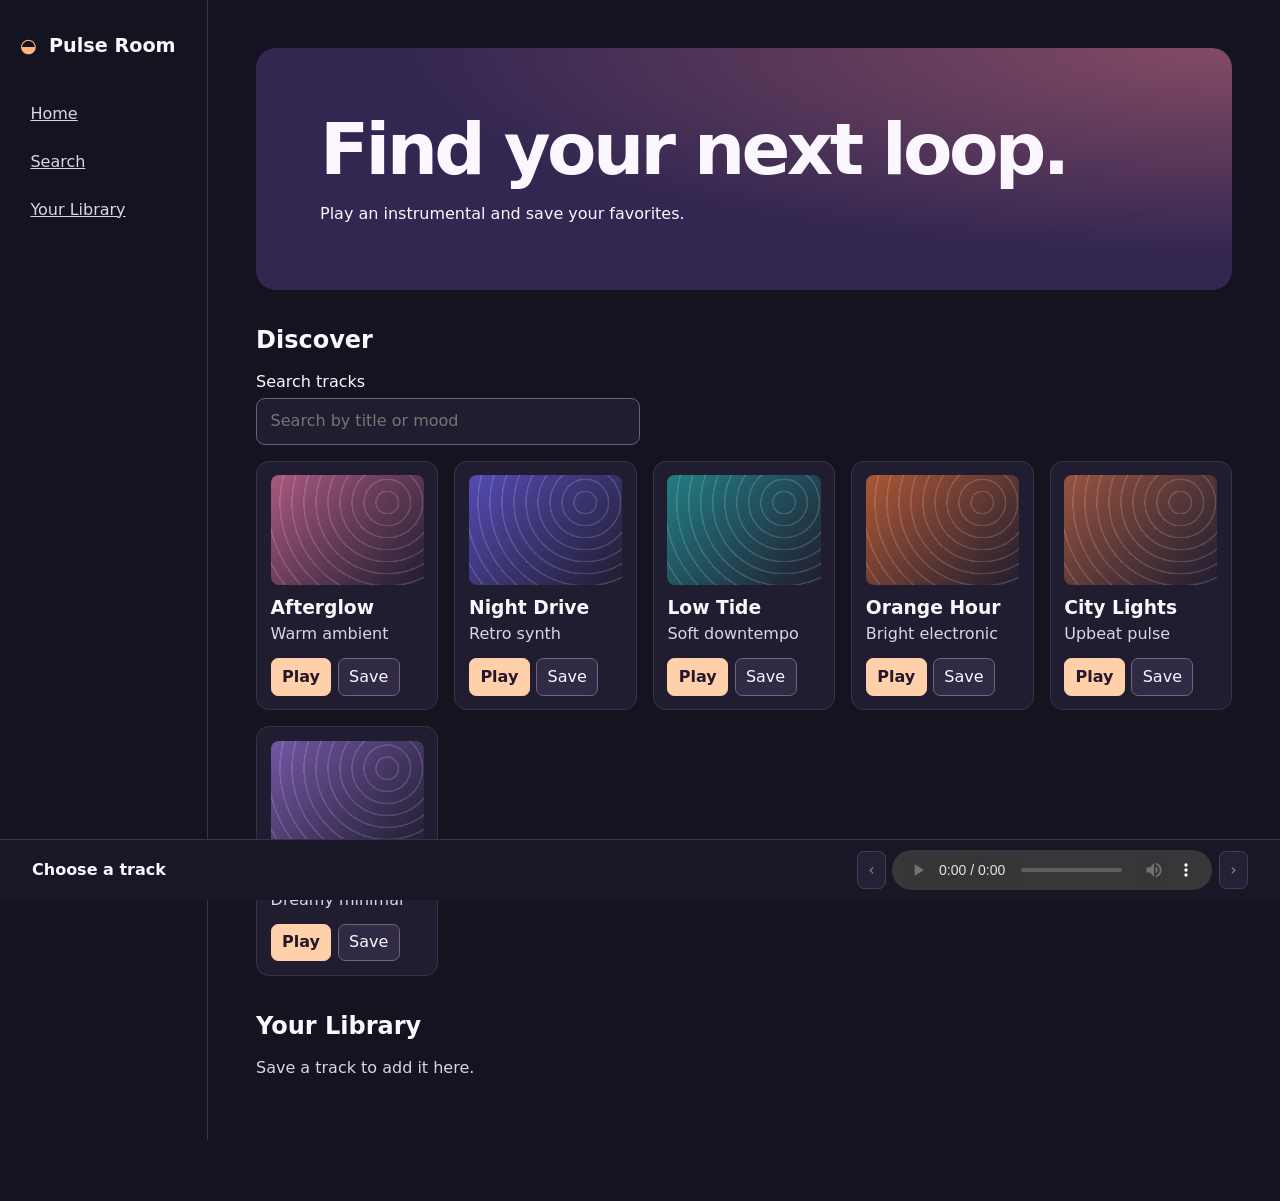
==== index.html @ 2a643b3a "Fix and complete static music player for GitHub Pages" ====
<!doctype html>
<html lang="en">
<head>
  <meta charset="utf-8">
  <meta name="viewport" content="width=device-width, initial-scale=1">
  <meta name="theme-color" content="#141320">
  <meta name="description" content="Browse and play original instrumental loops in a static music player.">
  <title>Pulse Room | Music Player</title>
  <link rel="stylesheet" href="./spotify.css">
  <script src="./player.js" defer></script>
</head>
<body>
  <a class="skip-link" href="#main">Skip to music</a>
  <div class="layout">
    <aside class="sidebar">
      <a class="brand" href="#home"><span aria-hidden="true">◒</span> Pulse Room</a>
      <nav aria-label="Music">
        <a href="#home">Home</a>
        <a href="#search">Search</a>
        <a href="#library">Your Library</a>
      </nav>
    </aside>
    <main id="main">
      <header class="hero" id="home">
        <h1>Find your next loop.</h1>
        <p>Play an instrumental and save your favorites.</p>
      </header>
      <section aria-labelledby="discover-heading">
        <h2 id="discover-heading">Discover</h2>
        <div id="search">
          <label for="track-search">Search tracks</label>
          <input id="track-search" type="search" placeholder="Search by title or mood" autocomplete="off">
          <p id="search-status" role="status"></p>
        </div>
        <div id="tracks" class="cards"></div>
      </section>
      <section id="library" aria-labelledby="library-heading">
        <h2 id="library-heading">Your Library</h2>
        <p id="empty-library">Save a track to add it here.</p>
        <div id="saved-tracks" class="cards"></div>
      </section>
      <noscript><p>Enable JavaScript to browse and play the tracks.</p></noscript>
    </main>
    <footer class="player" aria-label="Music player">
      <div>
        <strong id="now-playing">Choose a track</strong>
        <p id="player-status" role="status"></p>
      </div>
      <div class="audio-controls">
        <button id="previous" type="button" aria-label="Previous track" disabled>‹</button>
        <audio id="audio" controls preload="none" aria-label="Track playback"></audio>
        <button id="next" type="button" aria-label="Next track" disabled>›</button>
      </div>
    </footer>
  </div>
</body>
</html>
---- spotify.css ----
:root {
  color-scheme: dark;
  font: 100%/1.5 system-ui, sans-serif;
  background: #141320;
  color: #faf7ff;
}

* { box-sizing: border-box; }
body { margin: 0; }
a { color: inherit; }
button, input { font: inherit; }
button, a, input { touch-action: manipulation; }
:focus-visible { outline: 3px solid #ffc589; outline-offset: 3px; }

.skip-link {
  position: fixed;
  left: 1rem;
  top: -5rem;
  z-index: 2;
}
.skip-link:focus { top: 1rem; background: #141320; padding: .5rem; }

.layout {
  min-height: 100dvh;
  display: grid;
  grid-template-columns: 13rem minmax(0, 1fr);
  grid-template-rows: 1fr auto;
}

.sidebar { padding: 2rem 1.25rem; border-inline-end: 1px solid #383447; }
.brand { display: inline-block; font-weight: 800; font-size: 1.2rem; text-decoration: none; }
.brand span { color: #ffb57e; margin-right: .35rem; }
nav { display: grid; gap: .4rem; margin-top: 2rem; }
nav a { padding: .55rem .65rem; border-radius: .4rem; color: #dbd4e8; }
nav a:hover { background: #29253b; }

main { width: min(100%, 74rem); padding: clamp(1rem, 4vw, 3rem); }
.hero {
  padding: clamp(1.25rem, 5vw, 4rem);
  border-radius: 1.25rem;
  background: radial-gradient(ellipse at top right, #844b64, transparent 60%), #332751;
}
h1 { font-size: clamp(2rem, 6vw, 4.5rem); line-height: 1.05; margin: 0; letter-spacing: -.05em; }
h2 { margin: 0 0 .75rem; }
.hero p { margin: .9rem 0 0; }
section { margin-top: 2rem; }
#search { margin-bottom: 1rem; }
label { display: block; margin-bottom: .25rem; }
input {
  width: min(100%, 24rem);
  padding: .65rem .85rem;
  border: 1px solid #69617a;
  border-radius: .55rem;
  background: #201d30;
  color: inherit;
}
#search-status:empty, #player-status:empty { display: none; }

.cards { display: grid; grid-template-columns: repeat(auto-fit, minmax(min(100%, 10rem), 1fr)); gap: 1rem; }
.card {
  padding: .85rem;
  min-width: 0;
  border: 1px solid #383447;
  border-radius: .8rem;
  background: #201d30;
}
.cover {
  aspect-ratio: 1.4;
  border-radius: .5rem;
  background: repeating-radial-gradient(circle at 76% 25%, transparent 0 10px, #ffffff26 11px 12px), linear-gradient(135deg, var(--cover), #201d30);
}
.card h3 { line-height: 1.2; margin: .75rem 0 .2rem; }
.card p, #empty-library { margin: 0 0 .75rem; color: #dbd4e8; }
.card-actions { display: flex; flex-wrap: wrap; gap: .4rem; }
button {
  border: 1px solid #726782;
  border-radius: .45rem;
  padding: .35rem .65rem;
  color: inherit;
  background: #312a45;
  cursor: pointer;
}
button:hover:not(:disabled) { background: #473956; }
button:disabled { opacity: .5; cursor: default; }
.play { background: #ffd0aa; border-color: #ffd0aa; color: #25172b; font-weight: 700; }
.play:hover:not(:disabled) { background: #ffb57e; }

.player {
  grid-column: 1 / -1;
  position: sticky;
  bottom: 0;
  background: #191625;
  border-top: 1px solid #383447;
  display: flex;
  align-items: center;
  justify-content: space-between;
  flex-wrap: wrap;
  gap: .5rem 1rem;
  padding: .65rem clamp(.75rem, 4vw, 2rem);
}
#player-status { margin: .15rem 0 0; font-size: .875rem; }
.audio-controls { display: flex; align-items: center; gap: .4rem; max-width: 100%; }
.audio-controls button { flex: none; }
audio { width: 20rem; min-width: 0; height: 2.5rem; }
html { scroll-padding-bottom: 8rem; }

@media (max-width: 650px) {
  .layout { grid-template-columns: minmax(0, 1fr); grid-template-rows: auto 1fr auto; }
  .sidebar { padding: .85rem 1rem; border-inline-end: 0; border-bottom: 1px solid #383447; }
  nav { display: flex; flex-wrap: wrap; margin-top: .4rem; }
  nav a { padding: .3rem .5rem; }
}
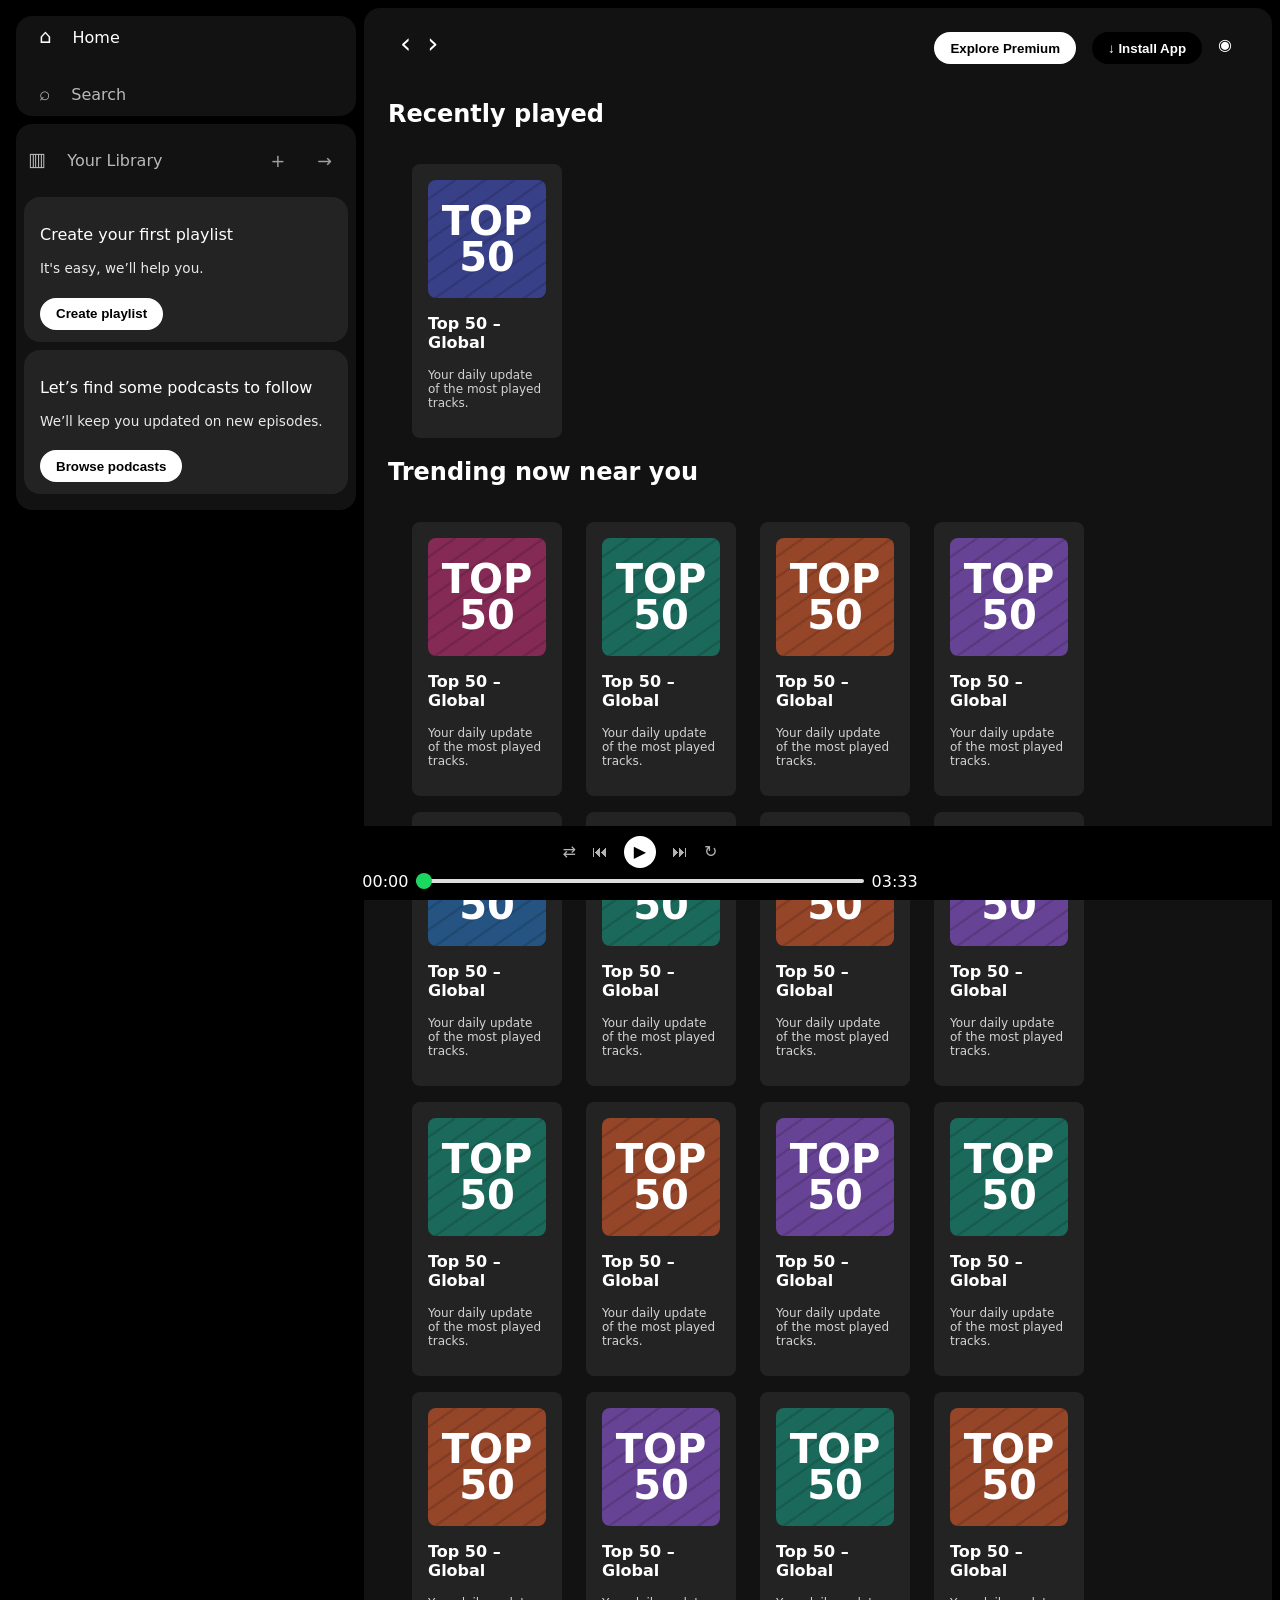
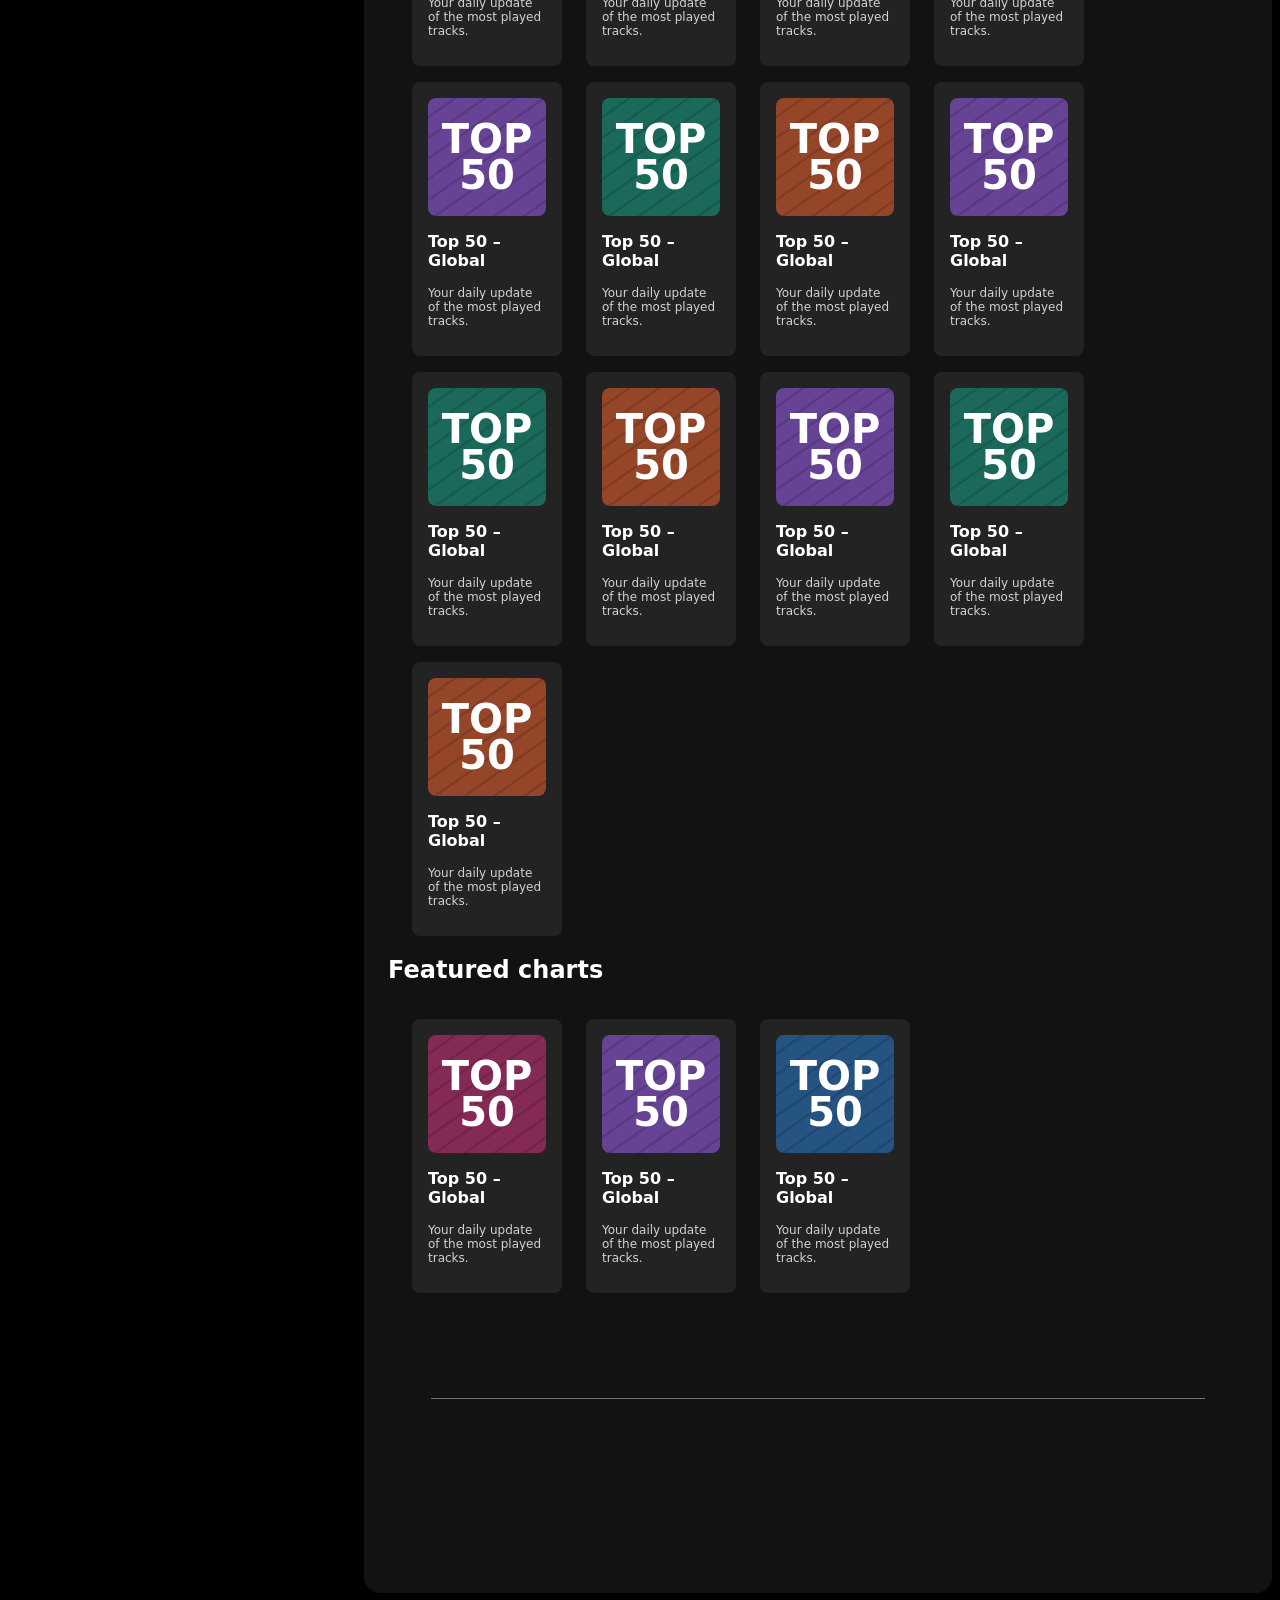
==== commit c0d8c340: "Restore original HTML and CSS Spotify clone" ====
--- a/index.html
+++ b/index.html
@@ -1,57 +1,250 @@
-<!doctype html>
+<!DOCTYPE html>
 <html lang="en">
 <head>
-  <meta charset="utf-8">
-  <meta name="viewport" content="width=device-width, initial-scale=1">
-  <meta name="theme-color" content="#141320">
-  <meta name="description" content="Browse and play original instrumental loops in a static music player.">
-  <title>Pulse Room | Music Player</title>
-  <link rel="stylesheet" href="./spotify.css">
-  <script src="./player.js" defer></script>
+    <meta charset="UTF-8">
+    <meta name="viewport" content="width=device-width, initial-scale=1.0">
+    <title>Spotify Clone | Web Player</title>
+    <link rel="stylesheet" href="./spotify.css">
 </head>
 <body>
-  <a class="skip-link" href="#main">Skip to music</a>
-  <div class="layout">
+    <div class="main">
     <aside class="sidebar">
-      <a class="brand" href="#home"><span aria-hidden="true">◒</span> Pulse Room</a>
-      <nav aria-label="Music">
-        <a href="#home">Home</a>
-        <a href="#search">Search</a>
-        <a href="#library">Your Library</a>
-      </nav>
+        <div class="nav">
+            <div class="nav-option" style="opacity: 1;">
+            <span class="symbol" aria-hidden="true">⌂</span>
+            <a href="#home">Home</a>
+            </div>
+
+            <div class="nav-option">
+                <span class="symbol" aria-hidden="true">⌕</span>
+                <a href="#trending">Search</a>
+
+            </div>
+
+        </div>
+        <div class="library" id="library">
+            <div class="opstion ">
+                 <div class="library nav-option">
+            <span class="symbol" aria-hidden="true">▥</span>
+            <a href="#library">Your Library</a>
+            </div>
+            <div class="icon">
+                <span class="symbol" aria-hidden="true">+</span>
+                <span class="symbol" aria-hidden="true">→</span>
+            </div>
+
+            </div>
+            <div class="lib-box">
+                <div class="box">
+            <p class="box-p1">Create your first playlist</p>
+            <p class="box-p2">It's easy, we’ll help you.</p>
+            <button class="badge">Create playlist</button>
+            </div>
+            </div>
+                 <div class="lib-box">
+                <div class="box">
+            <p class="box-p1">Let’s find some podcasts to follow</p>
+            <p class="box-p2">We’ll keep you updated on new episodes.</p>
+            <button class="badge">Browse podcasts</button>
+            </div>
+            </div>
+        </div>
     </aside>
-    <main id="main">
-      <header class="hero" id="home">
-        <h1>Find your next loop.</h1>
-        <p>Play an instrumental and save your favorites.</p>
-      </header>
-      <section aria-labelledby="discover-heading">
-        <h2 id="discover-heading">Discover</h2>
-        <div id="search">
-          <label for="track-search">Search tracks</label>
-          <input id="track-search" type="search" placeholder="Search by title or mood" autocomplete="off">
-          <p id="search-status" role="status"></p>
-        </div>
-        <div id="tracks" class="cards"></div>
-      </section>
-      <section id="library" aria-labelledby="library-heading">
-        <h2 id="library-heading">Your Library</h2>
-        <p id="empty-library">Save a track to add it here.</p>
-        <div id="saved-tracks" class="cards"></div>
-      </section>
-      <noscript><p>Enable JavaScript to browse and play the tracks.</p></noscript>
+    <main class="main-content" id="home">
+        <div class="sticky-nav">
+        <div class="sticky-nav-icon">
+                  <span class="symbol" aria-hidden="true">‹</span>
+        <span class="symbol hide" aria-hidden="true">›</span>
+        </div>
+        <div class="sticky-nav-opstion">
+            <button class="badge nav-item hide">Explore Premium</button>
+        <button class="badge nav-item dark-badge"><span class="symbol" aria-hidden="true">↓</span> Install App</button>
+        <span class="symbol nav-item" aria-hidden="true">◉</span>
+        </div>
+        </div>
+
+         <h2>Recently played</h2>
+              <div class="cards-container">
+                <div class="card">
+                    <div class="card-img cover-1" aria-hidden="true"><span>TOP<br>50</span></div>
+                    <p class="card-title">Top 50 – Global</p>
+                    <p class="card-info">Your daily update of the most played tracks.</p>
+                </div>
+              </div>
+
+
+               <h2 id="trending">Trending now near you</h2>
+             <div class="cards-container">
+                <div class="card">
+                    <div class="card-img cover-2" aria-hidden="true"><span>TOP<br>50</span></div>
+                    <p class="card-title">Top 50 – Global</p>
+                    <p class="card-info">Your daily update of the most played tracks.</p>
+                </div>
+                <div class="card">
+                    <div class="card-img cover-3" aria-hidden="true"><span>TOP<br>50</span></div>
+                    <p class="card-title">Top 50 – Global</p>
+                    <p class="card-info">Your daily update of the most played tracks.</p>
+                </div>
+                <div class="card">
+                    <div class="card-img cover-4" aria-hidden="true"><span>TOP<br>50</span></div>
+                    <p class="card-title">Top 50 – Global</p>
+                    <p class="card-info">Your daily update of the most played tracks.</p>
+                </div>
+                <div class="card">
+                    <div class="card-img cover-5" aria-hidden="true"><span>TOP<br>50</span></div>
+                    <p class="card-title">Top 50 – Global</p>
+                    <p class="card-info">Your daily update of the most played tracks.</p>
+                </div>
+                <div class="card">
+                    <div class="card-img cover-6" aria-hidden="true"><span>TOP<br>50</span></div>
+                    <p class="card-title">Top 50 – Global</p>
+                    <p class="card-info">Your daily update of the most played tracks.</p>
+                </div>
+                 <div class="card">
+                    <div class="card-img cover-3" aria-hidden="true"><span>TOP<br>50</span></div>
+                    <p class="card-title">Top 50 – Global</p>
+                    <p class="card-info">Your daily update of the most played tracks.</p>
+                </div>
+                <div class="card">
+                    <div class="card-img cover-4" aria-hidden="true"><span>TOP<br>50</span></div>
+                    <p class="card-title">Top 50 – Global</p>
+                    <p class="card-info">Your daily update of the most played tracks.</p>
+                </div>
+                <div class="card">
+                    <div class="card-img cover-5" aria-hidden="true"><span>TOP<br>50</span></div>
+                    <p class="card-title">Top 50 – Global</p>
+                    <p class="card-info">Your daily update of the most played tracks.</p>
+                </div>
+                 <div class="card">
+                    <div class="card-img cover-3" aria-hidden="true"><span>TOP<br>50</span></div>
+                    <p class="card-title">Top 50 – Global</p>
+                    <p class="card-info">Your daily update of the most played tracks.</p>
+                </div>
+                <div class="card">
+                    <div class="card-img cover-4" aria-hidden="true"><span>TOP<br>50</span></div>
+                    <p class="card-title">Top 50 – Global</p>
+                    <p class="card-info">Your daily update of the most played tracks.</p>
+                </div>
+                <div class="card">
+                    <div class="card-img cover-5" aria-hidden="true"><span>TOP<br>50</span></div>
+                    <p class="card-title">Top 50 – Global</p>
+                    <p class="card-info">Your daily update of the most played tracks.</p>
+                </div>
+                 <div class="card">
+                    <div class="card-img cover-3" aria-hidden="true"><span>TOP<br>50</span></div>
+                    <p class="card-title">Top 50 – Global</p>
+                    <p class="card-info">Your daily update of the most played tracks.</p>
+                </div>
+                <div class="card">
+                    <div class="card-img cover-4" aria-hidden="true"><span>TOP<br>50</span></div>
+                    <p class="card-title">Top 50 – Global</p>
+                    <p class="card-info">Your daily update of the most played tracks.</p>
+                </div>
+                <div class="card">
+                    <div class="card-img cover-5" aria-hidden="true"><span>TOP<br>50</span></div>
+                    <p class="card-title">Top 50 – Global</p>
+                    <p class="card-info">Your daily update of the most played tracks.</p>
+                </div>
+                 <div class="card">
+                    <div class="card-img cover-3" aria-hidden="true"><span>TOP<br>50</span></div>
+                    <p class="card-title">Top 50 – Global</p>
+                    <p class="card-info">Your daily update of the most played tracks.</p>
+                </div>
+                <div class="card">
+                    <div class="card-img cover-4" aria-hidden="true"><span>TOP<br>50</span></div>
+                    <p class="card-title">Top 50 – Global</p>
+                    <p class="card-info">Your daily update of the most played tracks.</p>
+                </div>
+                <div class="card">
+                    <div class="card-img cover-5" aria-hidden="true"><span>TOP<br>50</span></div>
+                    <p class="card-title">Top 50 – Global</p>
+                    <p class="card-info">Your daily update of the most played tracks.</p>
+                </div>
+                 <div class="card">
+                    <div class="card-img cover-3" aria-hidden="true"><span>TOP<br>50</span></div>
+                    <p class="card-title">Top 50 – Global</p>
+                    <p class="card-info">Your daily update of the most played tracks.</p>
+                </div>
+                <div class="card">
+                    <div class="card-img cover-4" aria-hidden="true"><span>TOP<br>50</span></div>
+                    <p class="card-title">Top 50 – Global</p>
+                    <p class="card-info">Your daily update of the most played tracks.</p>
+                </div>
+                <div class="card">
+                    <div class="card-img cover-5" aria-hidden="true"><span>TOP<br>50</span></div>
+                    <p class="card-title">Top 50 – Global</p>
+                    <p class="card-info">Your daily update of the most played tracks.</p>
+                </div>
+                 <div class="card">
+                    <div class="card-img cover-3" aria-hidden="true"><span>TOP<br>50</span></div>
+                    <p class="card-title">Top 50 – Global</p>
+                    <p class="card-info">Your daily update of the most played tracks.</p>
+                </div>
+                <div class="card">
+                    <div class="card-img cover-4" aria-hidden="true"><span>TOP<br>50</span></div>
+                    <p class="card-title">Top 50 – Global</p>
+                    <p class="card-info">Your daily update of the most played tracks.</p>
+                </div>
+                <div class="card">
+                    <div class="card-img cover-5" aria-hidden="true"><span>TOP<br>50</span></div>
+                    <p class="card-title">Top 50 – Global</p>
+                    <p class="card-info">Your daily update of the most played tracks.</p>
+                </div>
+                 <div class="card">
+                    <div class="card-img cover-3" aria-hidden="true"><span>TOP<br>50</span></div>
+                    <p class="card-title">Top 50 – Global</p>
+                    <p class="card-info">Your daily update of the most played tracks.</p>
+                </div>
+                <div class="card">
+                    <div class="card-img cover-4" aria-hidden="true"><span>TOP<br>50</span></div>
+                    <p class="card-title">Top 50 – Global</p>
+                    <p class="card-info">Your daily update of the most played tracks.</p>
+                </div>
+
+
+
+             </div>
+              <h2>Featured charts</h2>
+              <div class="cards-container">
+                <div class="card">
+                    <div class="card-img cover-2" aria-hidden="true"><span>TOP<br>50</span></div>
+                    <p class="card-title">Top 50 – Global</p>
+                    <p class="card-info">Your daily update of the most played tracks.</p>
+                </div>
+                <div class="card">
+                    <div class="card-img cover-5" aria-hidden="true"><span>TOP<br>50</span></div>
+                    <p class="card-title">Top 50 – Global</p>
+                    <p class="card-info">Your daily update of the most played tracks.</p>
+              </div>
+              <div class="card">
+                    <div class="card-img cover-6" aria-hidden="true"><span>TOP<br>50</span></div>
+                    <p class="card-title">Top 50 – Global</p>
+                    <p class="card-info">Your daily update of the most played tracks.</p>
+              </div>
+              </div>
+              <div class="fotter">
+                <div class="line"></div>
+              </div>
     </main>
-    <footer class="player" aria-label="Music player">
-      <div>
-        <strong id="now-playing">Choose a track</strong>
-        <p id="player-status" role="status"></p>
-      </div>
-      <div class="audio-controls">
-        <button id="previous" type="button" aria-label="Previous track" disabled>‹</button>
-        <audio id="audio" controls preload="none" aria-label="Track playback"></audio>
-        <button id="next" type="button" aria-label="Next track" disabled>›</button>
-      </div>
+    <footer class="music-player" aria-label="Player layout preview">
+        <div class="album"></div>
+        <div class="player">
+            <div class="player-control">
+                <span class="player-control-icon" aria-hidden="true">⇄</span>
+                <span class="player-control-icon" aria-hidden="true">⏮</span>
+                <span class="player-control-icon play-icon" aria-hidden="true">▶</span>
+                <span class="player-control-icon" aria-hidden="true">⏭</span>
+                <span class="player-control-icon" aria-hidden="true">↻</span>
+            </div>
+            <div class="playback-bar">
+            <span class="curr-time">00:00 </span>
+            <input type="range" min="0" max="100" class="progress-bar" step="1" value="0" aria-label="Preview progress" >
+             <span class="tot-time">03:33 </span>
+            </div>
+        </div>
+        <div class="control"></div>
     </footer>
-  </div>
+    </div>
+
 </body>
 </html>
--- a/spotify.css
+++ b/spotify.css
@@ -1,112 +1,295 @@
-:root {
-  color-scheme: dark;
-  font: 100%/1.5 system-ui, sans-serif;
-  background: #141320;
-  color: #faf7ff;
-}
-
-* { box-sizing: border-box; }
-body { margin: 0; }
-a { color: inherit; }
-button, input { font: inherit; }
-button, a, input { touch-action: manipulation; }
-:focus-visible { outline: 3px solid #ffc589; outline-offset: 3px; }
-
-.skip-link {
-  position: fixed;
-  left: 1rem;
-  top: -5rem;
-  z-index: 2;
-}
-.skip-link:focus { top: 1rem; background: #141320; padding: .5rem; }
-
-.layout {
-  min-height: 100dvh;
-  display: grid;
-  grid-template-columns: 13rem minmax(0, 1fr);
-  grid-template-rows: 1fr auto;
-}
-
-.sidebar { padding: 2rem 1.25rem; border-inline-end: 1px solid #383447; }
-.brand { display: inline-block; font-weight: 800; font-size: 1.2rem; text-decoration: none; }
-.brand span { color: #ffb57e; margin-right: .35rem; }
-nav { display: grid; gap: .4rem; margin-top: 2rem; }
-nav a { padding: .55rem .65rem; border-radius: .4rem; color: #dbd4e8; }
-nav a:hover { background: #29253b; }
-
-main { width: min(100%, 74rem); padding: clamp(1rem, 4vw, 3rem); }
-.hero {
-  padding: clamp(1.25rem, 5vw, 4rem);
-  border-radius: 1.25rem;
-  background: radial-gradient(ellipse at top right, #844b64, transparent 60%), #332751;
-}
-h1 { font-size: clamp(2rem, 6vw, 4.5rem); line-height: 1.05; margin: 0; letter-spacing: -.05em; }
-h2 { margin: 0 0 .75rem; }
-.hero p { margin: .9rem 0 0; }
-section { margin-top: 2rem; }
-#search { margin-bottom: 1rem; }
-label { display: block; margin-bottom: .25rem; }
-input {
-  width: min(100%, 24rem);
-  padding: .65rem .85rem;
-  border: 1px solid #69617a;
-  border-radius: .55rem;
-  background: #201d30;
-  color: inherit;
-}
-#search-status:empty, #player-status:empty { display: none; }
-
-.cards { display: grid; grid-template-columns: repeat(auto-fit, minmax(min(100%, 10rem), 1fr)); gap: 1rem; }
-.card {
-  padding: .85rem;
-  min-width: 0;
-  border: 1px solid #383447;
-  border-radius: .8rem;
-  background: #201d30;
-}
-.cover {
-  aspect-ratio: 1.4;
-  border-radius: .5rem;
-  background: repeating-radial-gradient(circle at 76% 25%, transparent 0 10px, #ffffff26 11px 12px), linear-gradient(135deg, var(--cover), #201d30);
-}
-.card h3 { line-height: 1.2; margin: .75rem 0 .2rem; }
-.card p, #empty-library { margin: 0 0 .75rem; color: #dbd4e8; }
-.card-actions { display: flex; flex-wrap: wrap; gap: .4rem; }
-button {
-  border: 1px solid #726782;
-  border-radius: .45rem;
-  padding: .35rem .65rem;
-  color: inherit;
-  background: #312a45;
-  cursor: pointer;
-}
-button:hover:not(:disabled) { background: #473956; }
-button:disabled { opacity: .5; cursor: default; }
-.play { background: #ffd0aa; border-color: #ffd0aa; color: #25172b; font-weight: 700; }
-.play:hover:not(:disabled) { background: #ffb57e; }
-
-.player {
-  grid-column: 1 / -1;
-  position: sticky;
-  bottom: 0;
-  background: #191625;
-  border-top: 1px solid #383447;
-  display: flex;
-  align-items: center;
-  justify-content: space-between;
-  flex-wrap: wrap;
-  gap: .5rem 1rem;
-  padding: .65rem clamp(.75rem, 4vw, 2rem);
-}
-#player-status { margin: .15rem 0 0; font-size: .875rem; }
-.audio-controls { display: flex; align-items: center; gap: .4rem; max-width: 100%; }
-.audio-controls button { flex: none; }
-audio { width: 20rem; min-width: 0; height: 2.5rem; }
-html { scroll-padding-bottom: 8rem; }
-
-@media (max-width: 650px) {
-  .layout { grid-template-columns: minmax(0, 1fr); grid-template-rows: auto 1fr auto; }
-  .sidebar { padding: .85rem 1rem; border-inline-end: 0; border-bottom: 1px solid #383447; }
-  nav { display: flex; flex-wrap: wrap; margin-top: .4rem; }
-  nav a { padding: .3rem .5rem; }
-}
+body{
+  font-family: system-ui, sans-serif;
+  margin: 0;
+  background-color: black;
+  color: white;
+  overflow: hidden;
+}
+.main{
+    display: flex;
+    min-height: 100vh;
+    min-height: 100dvh;
+    padding: 0.5rem;
+
+}
+.sidebar{
+    background-color: black;
+    width: 340px;
+    border-radius: 1rem;
+    margin: 0.5rem;
+}
+.main-content{
+    flex: 1;
+    background-color: #121212;
+    border-radius: 1rem;
+    overflow: auto;
+    padding: 0 1.5rem;
+    min-width: 0;
+}
+.music-player{
+    background-color: black;
+    position: fixed;
+    bottom: 0px;
+    width: 100%;
+    height: 74px;
+    left: 0px;
+}
+a {
+    text-decoration: none;
+    color: white;
+
+}
+.nav{
+    background-color: #121212;
+    border-radius: 1rem;
+    display: flex;
+    flex-direction: column;
+    height: 100px;
+    justify-content: center;
+    padding: 0.5rem 0.7rem;
+}
+.nav-option{
+    line-height: 2.5rem;
+    opacity: 0.7;
+    padding: 0.5rem 0.75rem;
+
+}
+.nav-option:hover{
+    opacity: 1;
+
+}
+.nav-option .symbol{
+    font-size: 1.2rem;
+}
+.nav-option a{
+    font-size: 1rem;
+    margin-left: 1rem;
+}
+.library{
+    border-radius: 1rem;
+    background-color: #121212;
+    margin-top: 0.5rem;
+    padding: 0.5rem 0.5rem;
+}
+
+.opstion{
+    display: flex;
+    justify-content: space-between;
+    align-items: center;
+}
+.icon{
+    font-size: 1.10rem;
+    display: flex;
+}
+.icon .symbol{
+    opacity: 0.6;
+    margin: 1rem;
+}
+.icon .symbol:hover{
+    opacity: 1;
+
+}
+.box{
+    background-color: #232323;
+    border-radius: 1rem;
+    margin: .5rem 0 0.5rem 0;
+    padding: 0.75rem 1rem;
+}
+.box-p1{
+    font-size: 1rem;
+    font-weight: 500;
+}
+.box-p2{
+    font-size: 0.85rem;
+    opacity: 0.9;
+
+}
+.badge{
+    background-color: #fff;
+    border: none;
+    padding: .25rem 1rem;
+    border-radius: 100px;
+    font-weight: 700;
+    margin-top: 0.5rem;
+    height: 2rem;
+    width: fit-content;
+
+}
+.sticky-nav{
+    position: sticky;
+    top: 0;
+    background-color: #121212;
+    display: flex;
+    justify-content: space-between;
+    align-items: center;
+    padding: 1rem 0 1rem 0;
+    z-index: 10;
+
+}
+.sticky-nav-icon {
+    margin-left: .75rem;
+}
+.sticky-nav-opstion{
+    display: flex;
+    justify-content: center;
+    align-items: center;
+
+
+}
+.nav-item{
+    margin-right: 1rem;
+}
+.dark-badge{
+    background-color: black;
+    color: white;
+}
+@media (max-width:1000px){
+    .hide{
+        display: none;
+    }
+
+}
+.card{
+    background-color: #232323;
+    width: 150px;
+    border-radius: 0.5rem;
+    padding: 1rem;
+    margin-left: 1.5rem;
+    margin-top: 1rem;
+}
+.cards-container{
+    display: flex;
+    flex-wrap: wrap;
+}
+
+.card-img {
+    border-radius: 0.5rem;
+    width: 100%;
+}
+.card-title{
+    font-weight: 600;
+}
+.card-info{
+    font-size: 0.75rem;
+    opacity: .8;
+}
+.fotter{
+    height: 300px;
+    display: flex;
+    align-items: center;
+    justify-content: center;
+}
+.line{
+    height: 30%;
+    width: 90%;
+    border-top: 1px solid white;
+    opacity: 0.4;
+}
+.music-player{
+    display: flex;
+    justify-content: space-between;
+    align-items: center;
+}
+.album{
+    width: 25%;
+
+}
+.player{
+    width: 50%;
+
+}
+.control{
+    width: 25%;
+
+}
+.player-control{
+    display: flex;
+    justify-content: center;
+    align-items: center;
+}
+.player-control-icon{
+    font-size: 1rem;
+    line-height: 1;
+    opacity: 0.7;
+}
+.player-control-icon:hover{
+    opacity: 1;
+}
+.playback-bar{
+    display: flex;
+    justify-content: center;
+    align-items: center;
+}
+.progress-bar{
+    width: 70%;
+    min-width: 0;
+    accent-color: #1bd760;
+    appearance: none;
+    background-color: transparent;
+    cursor: pointer;
+}
+.progress-bar::-webkit-slider-runnable-track{
+    background-color: #ddd;
+    height: 0.2rem;
+    border-radius: 100px;
+}
+.progress-bar::-webkit-slider-thumb{
+    appearance: none;
+    height: 1rem;
+    width: 1rem;
+    background-color: #1bd760;
+    border-radius: 50%;
+    margin-top: -6px;
+
+}
+
+*, *::before, *::after { box-sizing: border-box; }
+
+.main { padding-bottom: 82px; }
+.sidebar { flex: 0 0 min(340px, 32%); }
+.main-content { overflow: visible; }
+.opstion .nav-option { margin-top: 0; padding-inline: .25rem; }
+.sticky-nav-icon, .player-control { display: flex; gap: 1rem; }
+.sticky-nav-icon .symbol { font-size: 1.75rem; line-height: 1; }
+.card-img {
+    display: grid;
+    place-items: center;
+    aspect-ratio: 1;
+    overflow: hidden;
+    text-align: center;
+    font: 900 clamp(1.1rem, 5vw, 2.5rem)/.9 system-ui, sans-serif;
+    background: repeating-linear-gradient(145deg, transparent 0 14px, #0002 15px 17px), var(--cover);
+}
+.cover-1 { --cover: #384088; }
+.cover-2 { --cover: #852955; }
+.cover-3 { --cover: #1b695b; }
+.cover-4 { --cover: #954528; }
+.cover-5 { --cover: #674395; }
+.cover-6 { --cover: #255483; }
+.play-icon {
+    display: grid;
+    place-items: center;
+    width: 2rem;
+    height: 2rem;
+    border-radius: 50%;
+    color: black;
+    background: white;
+    opacity: 1;
+}
+.music-player { z-index: 11; }
+.playback-bar { gap: .35rem; padding-top: .25rem; }
+body { scroll-padding-bottom: 82px; }
+
+@media (max-width: 760px) {
+    .main { flex-direction: column; }
+    .sidebar { width: auto; flex: initial; margin: 0 0 .5rem; }
+    .nav { flex-direction: row; justify-content: flex-start; height: auto; }
+    .main-content { padding-inline: .75rem; }
+    .cards-container { display: grid; grid-template-columns: repeat(2, minmax(0, 1fr)); gap: .7rem; }
+    .card { width: auto; min-width: 0; padding: .65rem; margin: 0; }
+    .sticky-nav-icon { margin-left: 0; }
+    .sticky-nav .nav-item { margin-right: .35rem; }
+    .album, .control { display: none; }
+    .player { width: 100%; padding-inline: 1rem; }
+    .fotter { height: 100px; }
+}
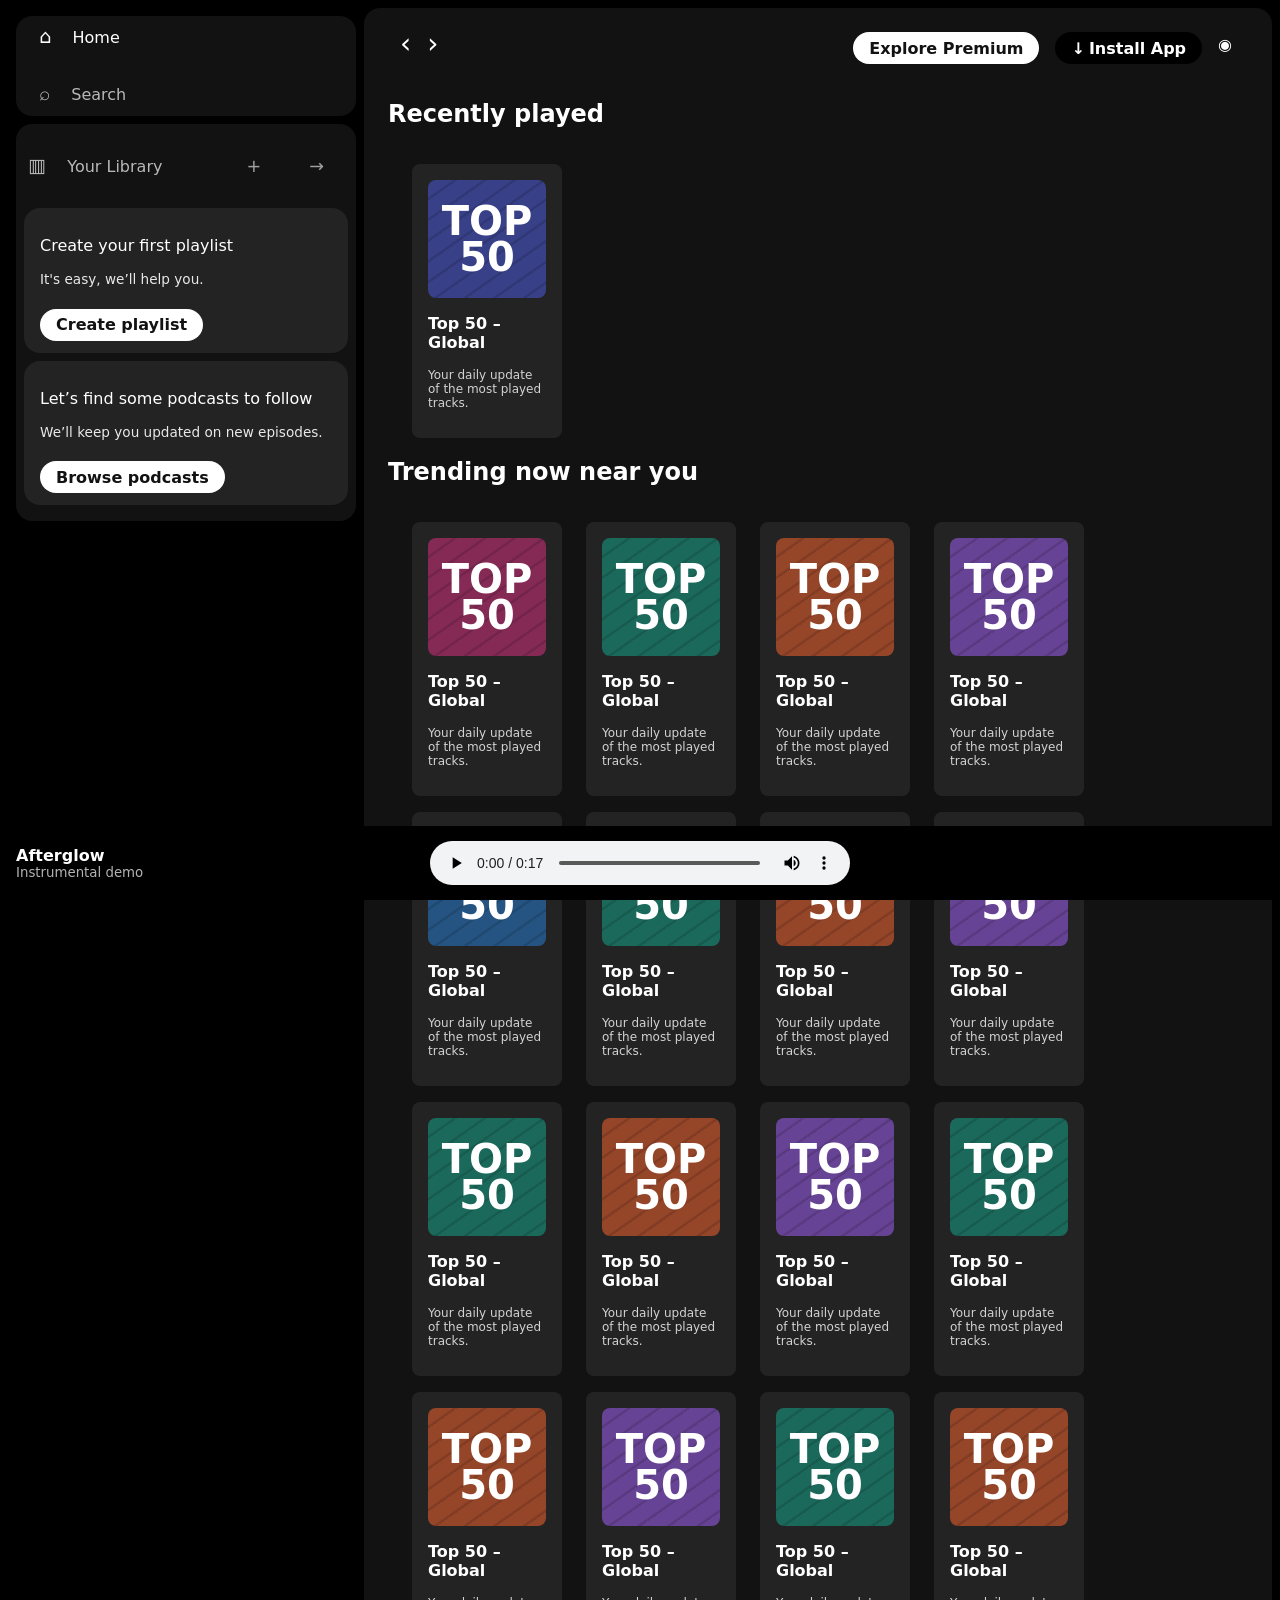
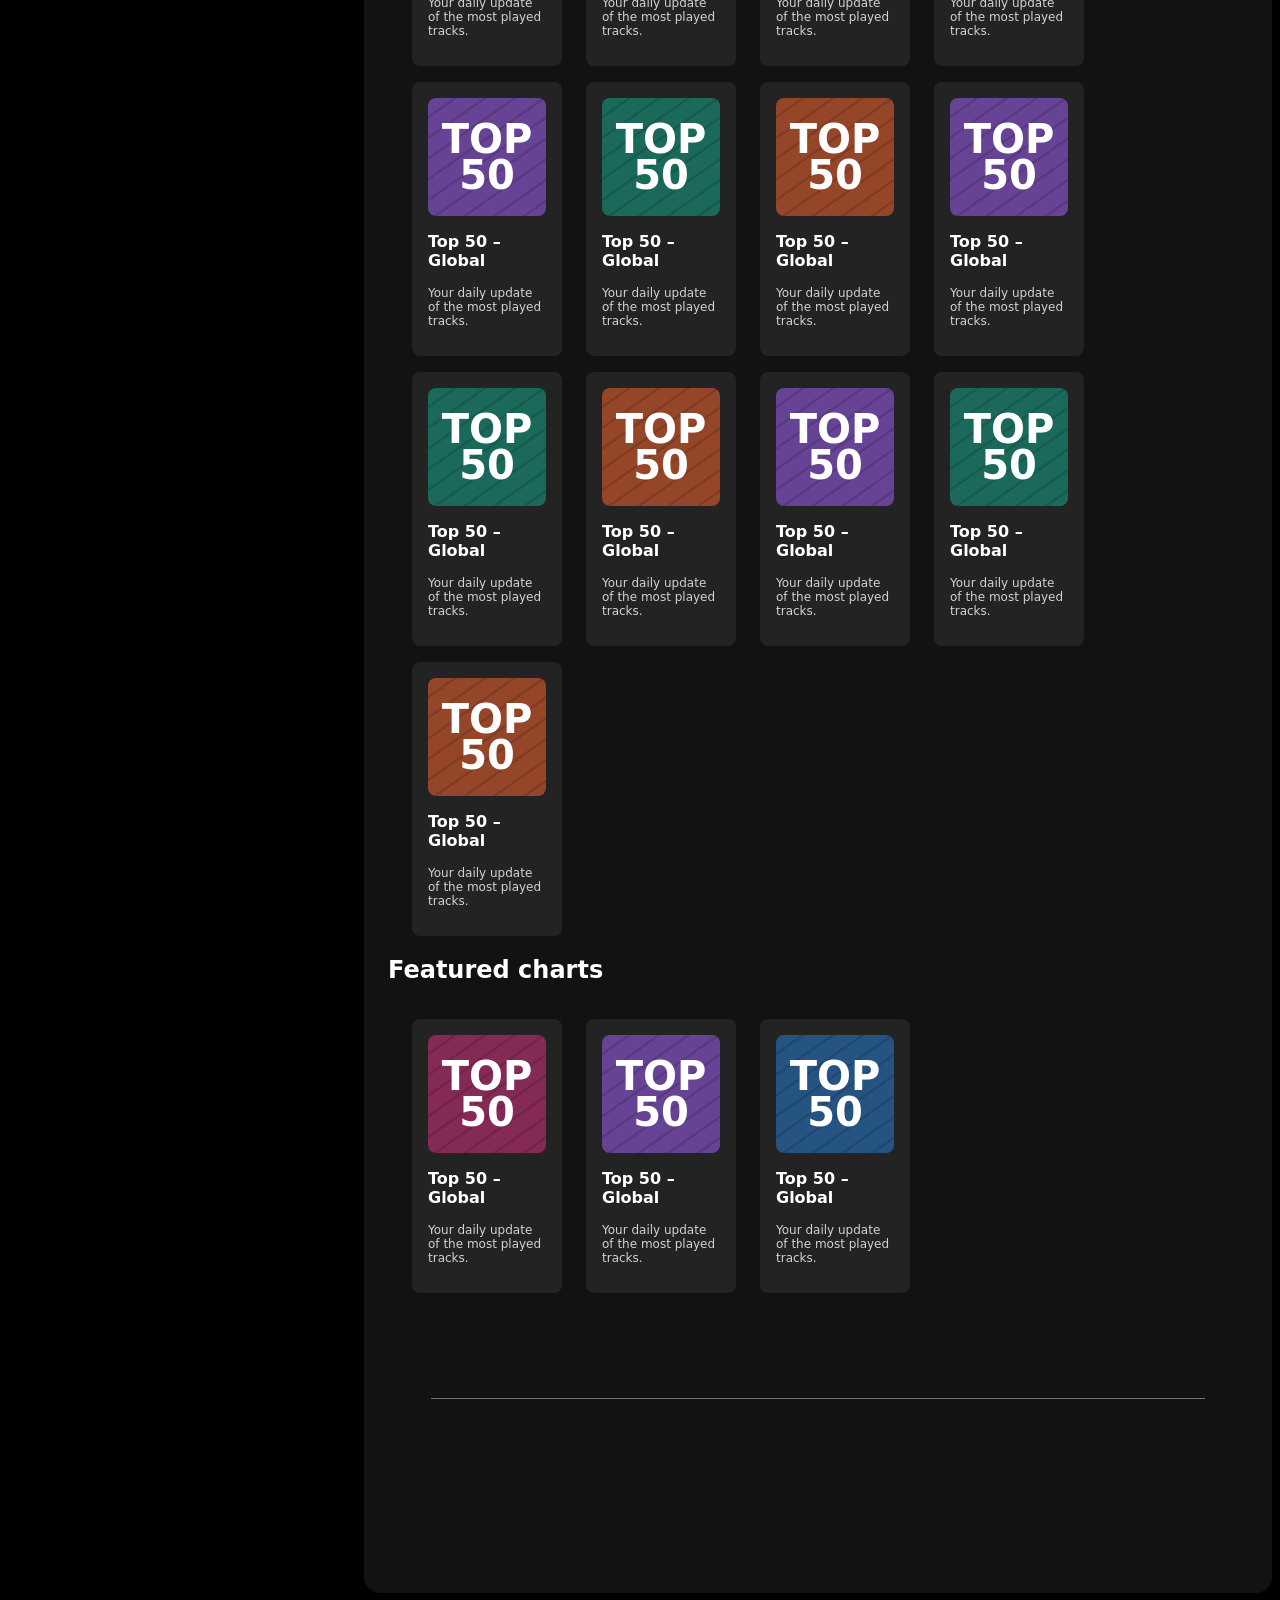
==== commit 0027f46f: "Make Spotify clone links and HTML audio interactive" ====
--- a/index.html
+++ b/index.html
@@ -17,7 +17,7 @@
 
             <div class="nav-option">
                 <span class="symbol" aria-hidden="true">⌕</span>
-                <a href="#trending">Search</a>
+                <a href="https://open.spotify.com/search">Search</a>
 
             </div>
 
@@ -29,8 +29,8 @@
             <a href="#library">Your Library</a>
             </div>
             <div class="icon">
-                <span class="symbol" aria-hidden="true">+</span>
-                <span class="symbol" aria-hidden="true">→</span>
+                <a class="symbol" href="https://open.spotify.com/collection/playlists" aria-label="Open Spotify playlists">+</a>
+                <a class="symbol" href="https://open.spotify.com/collection" aria-label="Open Spotify library">→</a>
             </div>
 
             </div>
@@ -38,14 +38,14 @@
                 <div class="box">
             <p class="box-p1">Create your first playlist</p>
             <p class="box-p2">It's easy, we’ll help you.</p>
-            <button class="badge">Create playlist</button>
+            <a class="badge" href="https://open.spotify.com/collection/playlists">Create playlist</a>
             </div>
             </div>
                  <div class="lib-box">
                 <div class="box">
             <p class="box-p1">Let’s find some podcasts to follow</p>
             <p class="box-p2">We’ll keep you updated on new episodes.</p>
-            <button class="badge">Browse podcasts</button>
+            <a class="badge" href="https://open.spotify.com/genre/podcasts-web">Browse podcasts</a>
             </div>
             </div>
         </div>
@@ -53,194 +53,185 @@
     <main class="main-content" id="home">
         <div class="sticky-nav">
         <div class="sticky-nav-icon">
-                  <span class="symbol" aria-hidden="true">‹</span>
-        <span class="symbol hide" aria-hidden="true">›</span>
+                  <a class="symbol" href="#home" aria-label="Go to the top">‹</a>
+        <a class="symbol hide" href="#featured" aria-label="Go to featured charts">›</a>
         </div>
         <div class="sticky-nav-opstion">
-            <button class="badge nav-item hide">Explore Premium</button>
-        <button class="badge nav-item dark-badge"><span class="symbol" aria-hidden="true">↓</span> Install App</button>
-        <span class="symbol nav-item" aria-hidden="true">◉</span>
+            <a class="badge nav-item hide" href="https://www.spotify.com/premium/">Explore Premium</a>
+        <a class="badge nav-item dark-badge" href="https://www.spotify.com/download/"><span class="symbol" aria-hidden="true">↓</span> Install App</a>
+        <a class="symbol nav-item" href="https://www.spotify.com/account/" aria-label="Spotify account">◉</a>
         </div>
         </div>
 
          <h2>Recently played</h2>
               <div class="cards-container">
-                <div class="card">
+                <a class="card" href="https://open.spotify.com/playlist/37i9dQZEVXbMDoHDwVN2tF">
                     <div class="card-img cover-1" aria-hidden="true"><span>TOP<br>50</span></div>
                     <p class="card-title">Top 50 – Global</p>
                     <p class="card-info">Your daily update of the most played tracks.</p>
-                </div>
+                </a>
               </div>
 
 
                <h2 id="trending">Trending now near you</h2>
              <div class="cards-container">
-                <div class="card">
+                <a class="card" href="https://open.spotify.com/playlist/37i9dQZEVXbMDoHDwVN2tF">
                     <div class="card-img cover-2" aria-hidden="true"><span>TOP<br>50</span></div>
                     <p class="card-title">Top 50 – Global</p>
                     <p class="card-info">Your daily update of the most played tracks.</p>
-                </div>
-                <div class="card">
-                    <div class="card-img cover-3" aria-hidden="true"><span>TOP<br>50</span></div>
-                    <p class="card-title">Top 50 – Global</p>
-                    <p class="card-info">Your daily update of the most played tracks.</p>
-                </div>
-                <div class="card">
-                    <div class="card-img cover-4" aria-hidden="true"><span>TOP<br>50</span></div>
-                    <p class="card-title">Top 50 – Global</p>
-                    <p class="card-info">Your daily update of the most played tracks.</p>
-                </div>
-                <div class="card">
-                    <div class="card-img cover-5" aria-hidden="true"><span>TOP<br>50</span></div>
-                    <p class="card-title">Top 50 – Global</p>
-                    <p class="card-info">Your daily update of the most played tracks.</p>
-                </div>
-                <div class="card">
+                </a>
+                <a class="card" href="https://open.spotify.com/playlist/37i9dQZEVXbMDoHDwVN2tF">
+                    <div class="card-img cover-3" aria-hidden="true"><span>TOP<br>50</span></div>
+                    <p class="card-title">Top 50 – Global</p>
+                    <p class="card-info">Your daily update of the most played tracks.</p>
+                </a>
+                <a class="card" href="https://open.spotify.com/playlist/37i9dQZEVXbMDoHDwVN2tF">
+                    <div class="card-img cover-4" aria-hidden="true"><span>TOP<br>50</span></div>
+                    <p class="card-title">Top 50 – Global</p>
+                    <p class="card-info">Your daily update of the most played tracks.</p>
+                </a>
+                <a class="card" href="https://open.spotify.com/playlist/37i9dQZEVXbMDoHDwVN2tF">
+                    <div class="card-img cover-5" aria-hidden="true"><span>TOP<br>50</span></div>
+                    <p class="card-title">Top 50 – Global</p>
+                    <p class="card-info">Your daily update of the most played tracks.</p>
+                </a>
+                <a class="card" href="https://open.spotify.com/playlist/37i9dQZEVXbMDoHDwVN2tF">
                     <div class="card-img cover-6" aria-hidden="true"><span>TOP<br>50</span></div>
                     <p class="card-title">Top 50 – Global</p>
                     <p class="card-info">Your daily update of the most played tracks.</p>
-                </div>
-                 <div class="card">
-                    <div class="card-img cover-3" aria-hidden="true"><span>TOP<br>50</span></div>
-                    <p class="card-title">Top 50 – Global</p>
-                    <p class="card-info">Your daily update of the most played tracks.</p>
-                </div>
-                <div class="card">
-                    <div class="card-img cover-4" aria-hidden="true"><span>TOP<br>50</span></div>
-                    <p class="card-title">Top 50 – Global</p>
-                    <p class="card-info">Your daily update of the most played tracks.</p>
-                </div>
-                <div class="card">
-                    <div class="card-img cover-5" aria-hidden="true"><span>TOP<br>50</span></div>
-                    <p class="card-title">Top 50 – Global</p>
-                    <p class="card-info">Your daily update of the most played tracks.</p>
-                </div>
-                 <div class="card">
-                    <div class="card-img cover-3" aria-hidden="true"><span>TOP<br>50</span></div>
-                    <p class="card-title">Top 50 – Global</p>
-                    <p class="card-info">Your daily update of the most played tracks.</p>
-                </div>
-                <div class="card">
-                    <div class="card-img cover-4" aria-hidden="true"><span>TOP<br>50</span></div>
-                    <p class="card-title">Top 50 – Global</p>
-                    <p class="card-info">Your daily update of the most played tracks.</p>
-                </div>
-                <div class="card">
-                    <div class="card-img cover-5" aria-hidden="true"><span>TOP<br>50</span></div>
-                    <p class="card-title">Top 50 – Global</p>
-                    <p class="card-info">Your daily update of the most played tracks.</p>
-                </div>
-                 <div class="card">
-                    <div class="card-img cover-3" aria-hidden="true"><span>TOP<br>50</span></div>
-                    <p class="card-title">Top 50 – Global</p>
-                    <p class="card-info">Your daily update of the most played tracks.</p>
-                </div>
-                <div class="card">
-                    <div class="card-img cover-4" aria-hidden="true"><span>TOP<br>50</span></div>
-                    <p class="card-title">Top 50 – Global</p>
-                    <p class="card-info">Your daily update of the most played tracks.</p>
-                </div>
-                <div class="card">
-                    <div class="card-img cover-5" aria-hidden="true"><span>TOP<br>50</span></div>
-                    <p class="card-title">Top 50 – Global</p>
-                    <p class="card-info">Your daily update of the most played tracks.</p>
-                </div>
-                 <div class="card">
-                    <div class="card-img cover-3" aria-hidden="true"><span>TOP<br>50</span></div>
-                    <p class="card-title">Top 50 – Global</p>
-                    <p class="card-info">Your daily update of the most played tracks.</p>
-                </div>
-                <div class="card">
-                    <div class="card-img cover-4" aria-hidden="true"><span>TOP<br>50</span></div>
-                    <p class="card-title">Top 50 – Global</p>
-                    <p class="card-info">Your daily update of the most played tracks.</p>
-                </div>
-                <div class="card">
-                    <div class="card-img cover-5" aria-hidden="true"><span>TOP<br>50</span></div>
-                    <p class="card-title">Top 50 – Global</p>
-                    <p class="card-info">Your daily update of the most played tracks.</p>
-                </div>
-                 <div class="card">
-                    <div class="card-img cover-3" aria-hidden="true"><span>TOP<br>50</span></div>
-                    <p class="card-title">Top 50 – Global</p>
-                    <p class="card-info">Your daily update of the most played tracks.</p>
-                </div>
-                <div class="card">
-                    <div class="card-img cover-4" aria-hidden="true"><span>TOP<br>50</span></div>
-                    <p class="card-title">Top 50 – Global</p>
-                    <p class="card-info">Your daily update of the most played tracks.</p>
-                </div>
-                <div class="card">
-                    <div class="card-img cover-5" aria-hidden="true"><span>TOP<br>50</span></div>
-                    <p class="card-title">Top 50 – Global</p>
-                    <p class="card-info">Your daily update of the most played tracks.</p>
-                </div>
-                 <div class="card">
-                    <div class="card-img cover-3" aria-hidden="true"><span>TOP<br>50</span></div>
-                    <p class="card-title">Top 50 – Global</p>
-                    <p class="card-info">Your daily update of the most played tracks.</p>
-                </div>
-                <div class="card">
-                    <div class="card-img cover-4" aria-hidden="true"><span>TOP<br>50</span></div>
-                    <p class="card-title">Top 50 – Global</p>
-                    <p class="card-info">Your daily update of the most played tracks.</p>
-                </div>
-                <div class="card">
-                    <div class="card-img cover-5" aria-hidden="true"><span>TOP<br>50</span></div>
-                    <p class="card-title">Top 50 – Global</p>
-                    <p class="card-info">Your daily update of the most played tracks.</p>
-                </div>
-                 <div class="card">
-                    <div class="card-img cover-3" aria-hidden="true"><span>TOP<br>50</span></div>
-                    <p class="card-title">Top 50 – Global</p>
-                    <p class="card-info">Your daily update of the most played tracks.</p>
-                </div>
-                <div class="card">
-                    <div class="card-img cover-4" aria-hidden="true"><span>TOP<br>50</span></div>
-                    <p class="card-title">Top 50 – Global</p>
-                    <p class="card-info">Your daily update of the most played tracks.</p>
-                </div>
+                </a>
+                 <a class="card" href="https://open.spotify.com/playlist/37i9dQZEVXbMDoHDwVN2tF">
+                    <div class="card-img cover-3" aria-hidden="true"><span>TOP<br>50</span></div>
+                    <p class="card-title">Top 50 – Global</p>
+                    <p class="card-info">Your daily update of the most played tracks.</p>
+                </a>
+                <a class="card" href="https://open.spotify.com/playlist/37i9dQZEVXbMDoHDwVN2tF">
+                    <div class="card-img cover-4" aria-hidden="true"><span>TOP<br>50</span></div>
+                    <p class="card-title">Top 50 – Global</p>
+                    <p class="card-info">Your daily update of the most played tracks.</p>
+                </a>
+                <a class="card" href="https://open.spotify.com/playlist/37i9dQZEVXbMDoHDwVN2tF">
+                    <div class="card-img cover-5" aria-hidden="true"><span>TOP<br>50</span></div>
+                    <p class="card-title">Top 50 – Global</p>
+                    <p class="card-info">Your daily update of the most played tracks.</p>
+                </a>
+                 <a class="card" href="https://open.spotify.com/playlist/37i9dQZEVXbMDoHDwVN2tF">
+                    <div class="card-img cover-3" aria-hidden="true"><span>TOP<br>50</span></div>
+                    <p class="card-title">Top 50 – Global</p>
+                    <p class="card-info">Your daily update of the most played tracks.</p>
+                </a>
+                <a class="card" href="https://open.spotify.com/playlist/37i9dQZEVXbMDoHDwVN2tF">
+                    <div class="card-img cover-4" aria-hidden="true"><span>TOP<br>50</span></div>
+                    <p class="card-title">Top 50 – Global</p>
+                    <p class="card-info">Your daily update of the most played tracks.</p>
+                </a>
+                <a class="card" href="https://open.spotify.com/playlist/37i9dQZEVXbMDoHDwVN2tF">
+                    <div class="card-img cover-5" aria-hidden="true"><span>TOP<br>50</span></div>
+                    <p class="card-title">Top 50 – Global</p>
+                    <p class="card-info">Your daily update of the most played tracks.</p>
+                </a>
+                 <a class="card" href="https://open.spotify.com/playlist/37i9dQZEVXbMDoHDwVN2tF">
+                    <div class="card-img cover-3" aria-hidden="true"><span>TOP<br>50</span></div>
+                    <p class="card-title">Top 50 – Global</p>
+                    <p class="card-info">Your daily update of the most played tracks.</p>
+                </a>
+                <a class="card" href="https://open.spotify.com/playlist/37i9dQZEVXbMDoHDwVN2tF">
+                    <div class="card-img cover-4" aria-hidden="true"><span>TOP<br>50</span></div>
+                    <p class="card-title">Top 50 – Global</p>
+                    <p class="card-info">Your daily update of the most played tracks.</p>
+                </a>
+                <a class="card" href="https://open.spotify.com/playlist/37i9dQZEVXbMDoHDwVN2tF">
+                    <div class="card-img cover-5" aria-hidden="true"><span>TOP<br>50</span></div>
+                    <p class="card-title">Top 50 – Global</p>
+                    <p class="card-info">Your daily update of the most played tracks.</p>
+                </a>
+                 <a class="card" href="https://open.spotify.com/playlist/37i9dQZEVXbMDoHDwVN2tF">
+                    <div class="card-img cover-3" aria-hidden="true"><span>TOP<br>50</span></div>
+                    <p class="card-title">Top 50 – Global</p>
+                    <p class="card-info">Your daily update of the most played tracks.</p>
+                </a>
+                <a class="card" href="https://open.spotify.com/playlist/37i9dQZEVXbMDoHDwVN2tF">
+                    <div class="card-img cover-4" aria-hidden="true"><span>TOP<br>50</span></div>
+                    <p class="card-title">Top 50 – Global</p>
+                    <p class="card-info">Your daily update of the most played tracks.</p>
+                </a>
+                <a class="card" href="https://open.spotify.com/playlist/37i9dQZEVXbMDoHDwVN2tF">
+                    <div class="card-img cover-5" aria-hidden="true"><span>TOP<br>50</span></div>
+                    <p class="card-title">Top 50 – Global</p>
+                    <p class="card-info">Your daily update of the most played tracks.</p>
+                </a>
+                 <a class="card" href="https://open.spotify.com/playlist/37i9dQZEVXbMDoHDwVN2tF">
+                    <div class="card-img cover-3" aria-hidden="true"><span>TOP<br>50</span></div>
+                    <p class="card-title">Top 50 – Global</p>
+                    <p class="card-info">Your daily update of the most played tracks.</p>
+                </a>
+                <a class="card" href="https://open.spotify.com/playlist/37i9dQZEVXbMDoHDwVN2tF">
+                    <div class="card-img cover-4" aria-hidden="true"><span>TOP<br>50</span></div>
+                    <p class="card-title">Top 50 – Global</p>
+                    <p class="card-info">Your daily update of the most played tracks.</p>
+                </a>
+                <a class="card" href="https://open.spotify.com/playlist/37i9dQZEVXbMDoHDwVN2tF">
+                    <div class="card-img cover-5" aria-hidden="true"><span>TOP<br>50</span></div>
+                    <p class="card-title">Top 50 – Global</p>
+                    <p class="card-info">Your daily update of the most played tracks.</p>
+                </a>
+                 <a class="card" href="https://open.spotify.com/playlist/37i9dQZEVXbMDoHDwVN2tF">
+                    <div class="card-img cover-3" aria-hidden="true"><span>TOP<br>50</span></div>
+                    <p class="card-title">Top 50 – Global</p>
+                    <p class="card-info">Your daily update of the most played tracks.</p>
+                </a>
+                <a class="card" href="https://open.spotify.com/playlist/37i9dQZEVXbMDoHDwVN2tF">
+                    <div class="card-img cover-4" aria-hidden="true"><span>TOP<br>50</span></div>
+                    <p class="card-title">Top 50 – Global</p>
+                    <p class="card-info">Your daily update of the most played tracks.</p>
+                </a>
+                <a class="card" href="https://open.spotify.com/playlist/37i9dQZEVXbMDoHDwVN2tF">
+                    <div class="card-img cover-5" aria-hidden="true"><span>TOP<br>50</span></div>
+                    <p class="card-title">Top 50 – Global</p>
+                    <p class="card-info">Your daily update of the most played tracks.</p>
+                </a>
+                 <a class="card" href="https://open.spotify.com/playlist/37i9dQZEVXbMDoHDwVN2tF">
+                    <div class="card-img cover-3" aria-hidden="true"><span>TOP<br>50</span></div>
+                    <p class="card-title">Top 50 – Global</p>
+                    <p class="card-info">Your daily update of the most played tracks.</p>
+                </a>
+                <a class="card" href="https://open.spotify.com/playlist/37i9dQZEVXbMDoHDwVN2tF">
+                    <div class="card-img cover-4" aria-hidden="true"><span>TOP<br>50</span></div>
+                    <p class="card-title">Top 50 – Global</p>
+                    <p class="card-info">Your daily update of the most played tracks.</p>
+                </a>
 
 
 
              </div>
-              <h2>Featured charts</h2>
+              <h2 id="featured">Featured charts</h2>
               <div class="cards-container">
-                <div class="card">
+                <a class="card" href="https://open.spotify.com/playlist/37i9dQZEVXbMDoHDwVN2tF">
                     <div class="card-img cover-2" aria-hidden="true"><span>TOP<br>50</span></div>
                     <p class="card-title">Top 50 – Global</p>
                     <p class="card-info">Your daily update of the most played tracks.</p>
-                </div>
-                <div class="card">
-                    <div class="card-img cover-5" aria-hidden="true"><span>TOP<br>50</span></div>
-                    <p class="card-title">Top 50 – Global</p>
-                    <p class="card-info">Your daily update of the most played tracks.</p>
-              </div>
-              <div class="card">
+                </a>
+                <a class="card" href="https://open.spotify.com/playlist/37i9dQZEVXbMDoHDwVN2tF">
+                    <div class="card-img cover-5" aria-hidden="true"><span>TOP<br>50</span></div>
+                    <p class="card-title">Top 50 – Global</p>
+                    <p class="card-info">Your daily update of the most played tracks.</p>
+              </a>
+              <a class="card" href="https://open.spotify.com/playlist/37i9dQZEVXbMDoHDwVN2tF">
                     <div class="card-img cover-6" aria-hidden="true"><span>TOP<br>50</span></div>
                     <p class="card-title">Top 50 – Global</p>
                     <p class="card-info">Your daily update of the most played tracks.</p>
-              </div>
+              </a>
               </div>
               <div class="fotter">
                 <div class="line"></div>
               </div>
     </main>
-    <footer class="music-player" aria-label="Player layout preview">
-        <div class="album"></div>
+    <footer class="music-player" aria-label="Demo music player">
+        <div class="album">Afterglow <small>Instrumental demo</small></div>
         <div class="player">
-            <div class="player-control">
-                <span class="player-control-icon" aria-hidden="true">⇄</span>
-                <span class="player-control-icon" aria-hidden="true">⏮</span>
-                <span class="player-control-icon play-icon" aria-hidden="true">▶</span>
-                <span class="player-control-icon" aria-hidden="true">⏭</span>
-                <span class="player-control-icon" aria-hidden="true">↻</span>
-            </div>
-            <div class="playback-bar">
-            <span class="curr-time">00:00 </span>
-            <input type="range" min="0" max="100" class="progress-bar" step="1" value="0" aria-label="Preview progress" >
-             <span class="tot-time">03:33 </span>
-            </div>
+            <audio controls preload="metadata" src="./audio/afterglow.wav" aria-label="Play Afterglow">
+                <a href="./audio/afterglow.wav">Download Afterglow</a>
+            </audio>
         </div>
         <div class="control"></div>
     </footer>
--- a/spotify.css
+++ b/spotify.css
@@ -202,46 +202,6 @@
     width: 25%;
 
 }
-.player-control{
-    display: flex;
-    justify-content: center;
-    align-items: center;
-}
-.player-control-icon{
-    font-size: 1rem;
-    line-height: 1;
-    opacity: 0.7;
-}
-.player-control-icon:hover{
-    opacity: 1;
-}
-.playback-bar{
-    display: flex;
-    justify-content: center;
-    align-items: center;
-}
-.progress-bar{
-    width: 70%;
-    min-width: 0;
-    accent-color: #1bd760;
-    appearance: none;
-    background-color: transparent;
-    cursor: pointer;
-}
-.progress-bar::-webkit-slider-runnable-track{
-    background-color: #ddd;
-    height: 0.2rem;
-    border-radius: 100px;
-}
-.progress-bar::-webkit-slider-thumb{
-    appearance: none;
-    height: 1rem;
-    width: 1rem;
-    background-color: #1bd760;
-    border-radius: 50%;
-    margin-top: -6px;
-
-}
 
 *, *::before, *::after { box-sizing: border-box; }
 
@@ -249,7 +209,7 @@
 .sidebar { flex: 0 0 min(340px, 32%); }
 .main-content { overflow: visible; }
 .opstion .nav-option { margin-top: 0; padding-inline: .25rem; }
-.sticky-nav-icon, .player-control { display: flex; gap: 1rem; }
+.sticky-nav-icon { display: flex; gap: 1rem; }
 .sticky-nav-icon .symbol { font-size: 1.75rem; line-height: 1; }
 .card-img {
     display: grid;
@@ -266,18 +226,7 @@
 .cover-4 { --cover: #954528; }
 .cover-5 { --cover: #674395; }
 .cover-6 { --cover: #255483; }
-.play-icon {
-    display: grid;
-    place-items: center;
-    width: 2rem;
-    height: 2rem;
-    border-radius: 50%;
-    color: black;
-    background: white;
-    opacity: 1;
-}
 .music-player { z-index: 11; }
-.playback-bar { gap: .35rem; padding-top: .25rem; }
 body { scroll-padding-bottom: 82px; }
 
 @media (max-width: 760px) {
@@ -293,3 +242,31 @@
     .player { width: 100%; padding-inline: 1rem; }
     .fotter { height: 100px; }
 }
+
+a.badge {
+    display: inline-flex;
+    align-items: center;
+    gap: .25rem;
+    color: #121212;
+}
+a.dark-badge { color: white; }
+@media (max-width: 1000px) {
+    .badge.hide { display: none; }
+}
+a.card {
+    display: block;
+    transition: background-color .15s ease;
+}
+a.card:hover, a.card:focus-visible { background-color: #323232; }
+a:focus-visible { outline: 2px solid #1bd760; outline-offset: 3px; }
+.icon a { padding: .5rem; }
+.music-player .album { padding-inline: 1rem; font-weight: 600; }
+.music-player small { display: block; font-weight: 400; color: #b3b3b3; }
+.player audio { display: block; width: min(100%, 420px); height: 44px; margin-inline: auto; }
+html { scroll-padding-top: 5rem; }
+
+@media (max-width: 760px) {
+    .music-player { flex-wrap: wrap; justify-content: center; gap: .2rem; padding-block: .2rem; }
+    .music-player .album { display: block; width: auto; font-size: .75rem; }
+    .music-player small { display: inline; margin-inline-start: .35rem; }
+}
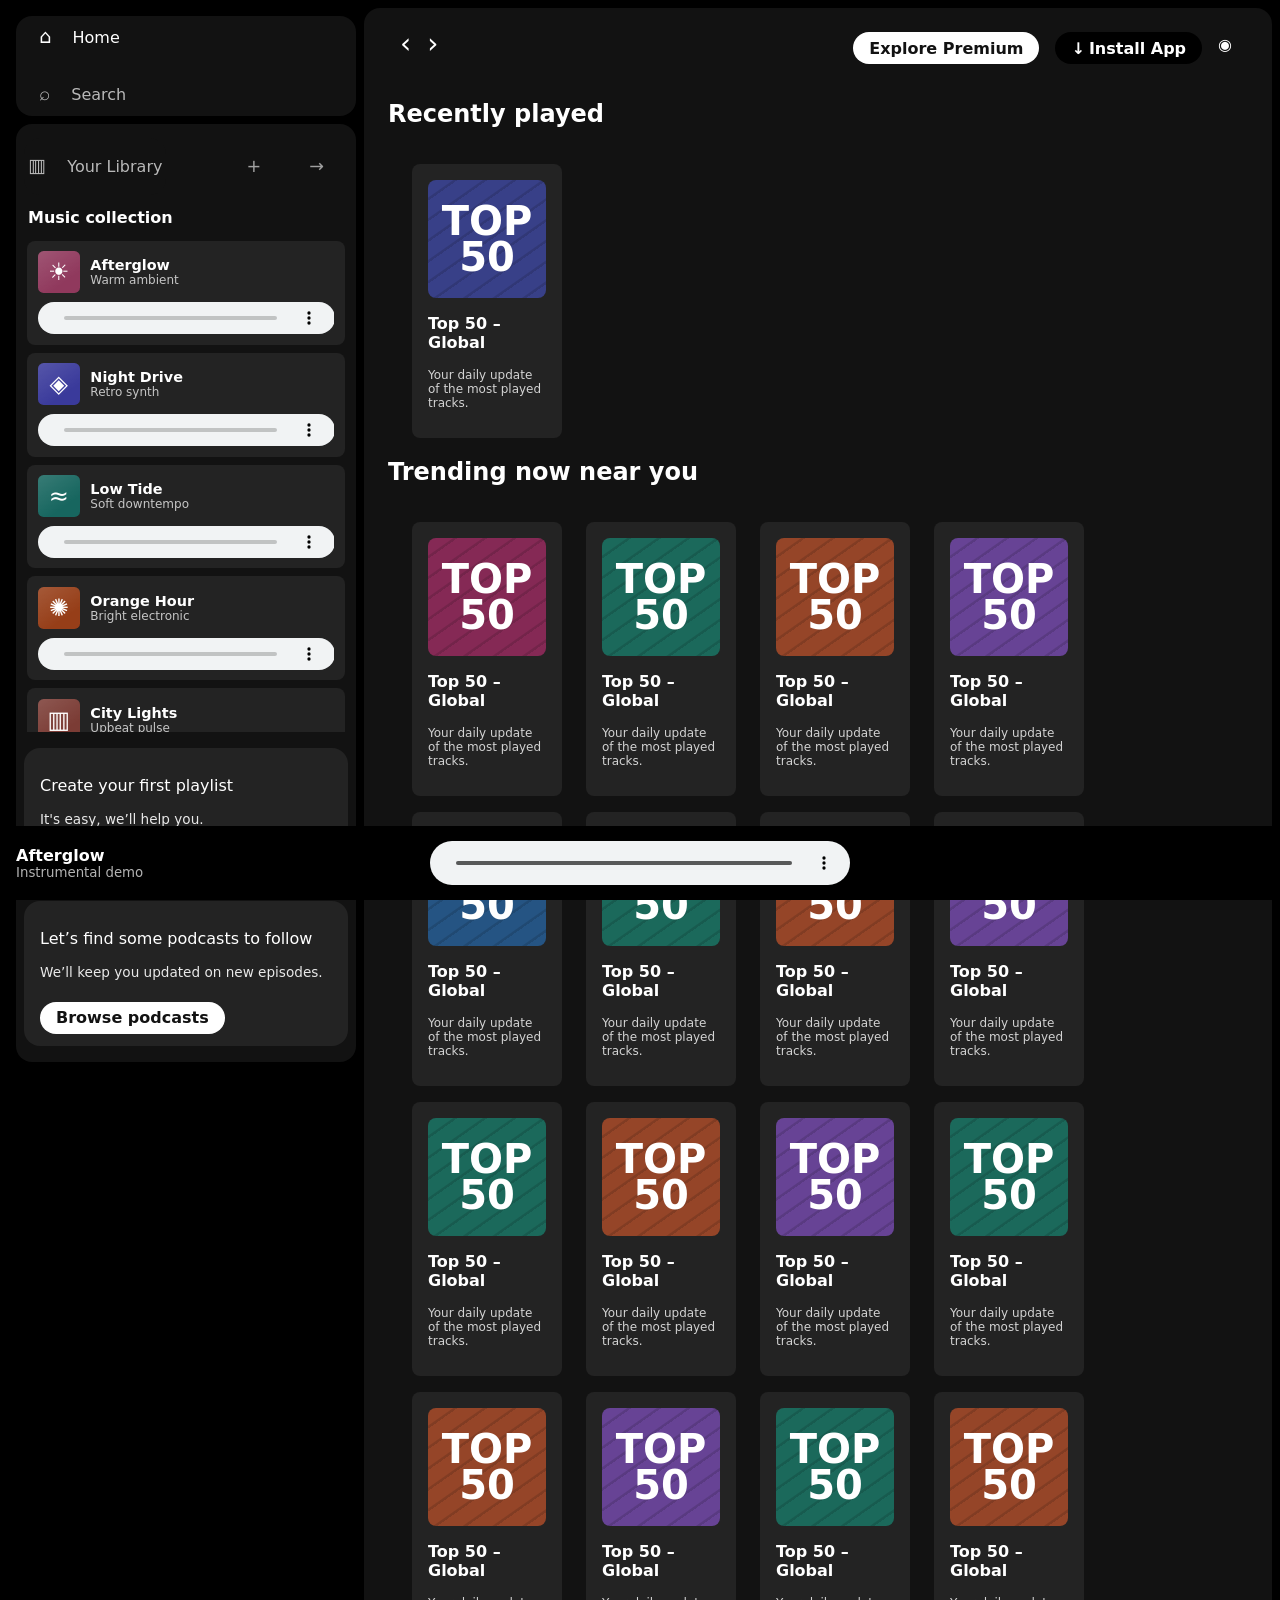
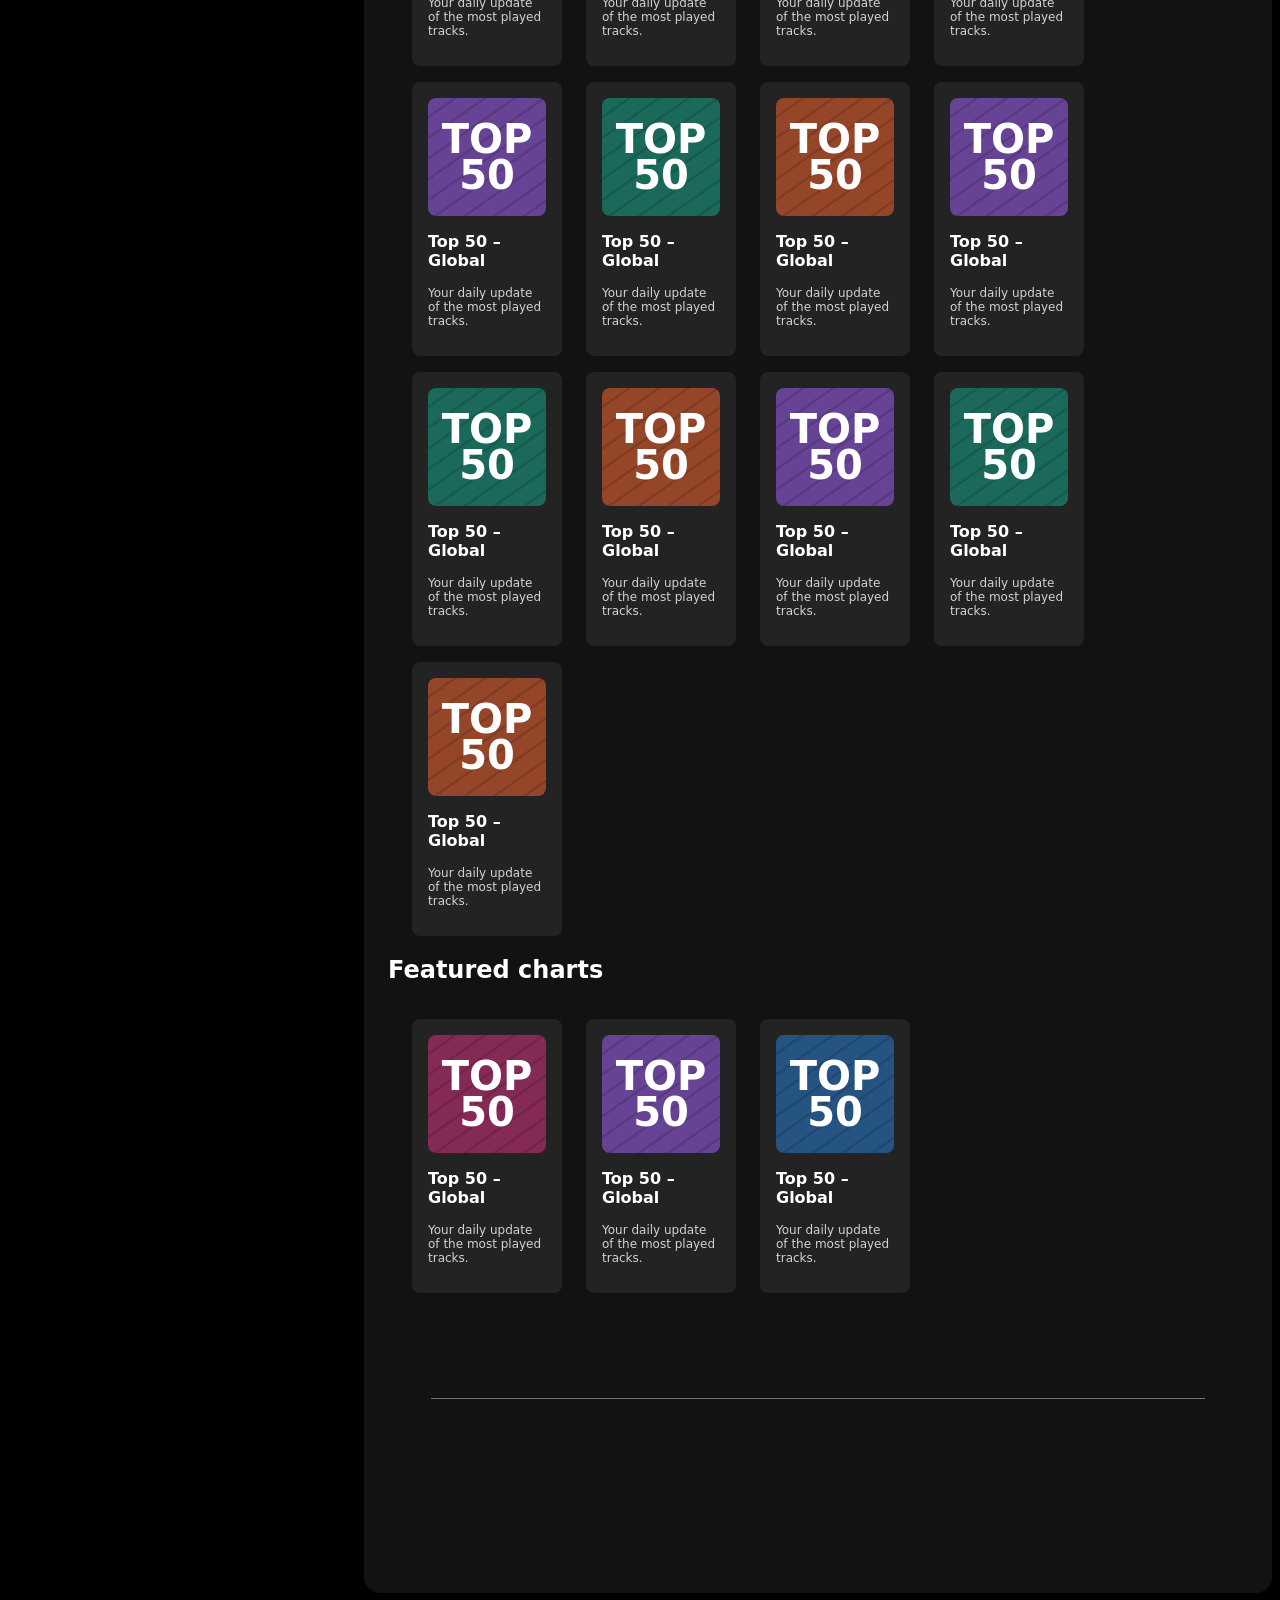
==== commit 8d23aa17: "Add twelve playable music cards to the library" ====
--- a/index.html
+++ b/index.html
@@ -26,7 +26,7 @@
             <div class="opstion ">
                  <div class="library nav-option">
             <span class="symbol" aria-hidden="true">▥</span>
-            <a href="#library">Your Library</a>
+            <a href="#library-music-title">Your Library</a>
             </div>
             <div class="icon">
                 <a class="symbol" href="https://open.spotify.com/collection/playlists" aria-label="Open Spotify playlists">+</a>
@@ -34,6 +34,155 @@
             </div>
 
             </div>
+            <section class="library-music" aria-labelledby="library-music-title">
+                <h2 id="library-music-title">Music collection</h2>
+                <ul class="library-cards">
+                    <li class="library-card">
+                        <div class="library-track">
+                            <span class="library-cover" style="--cover: #90395d" aria-hidden="true">☀</span>
+                            <div>
+                                <h3>Afterglow</h3>
+                                <p>Warm ambient</p>
+                            </div>
+                        </div>
+                        <audio controls preload="none" src="./audio/afterglow.wav" aria-label="Play Afterglow">
+                            <a href="./audio/afterglow.wav">Download Afterglow</a>
+                        </audio>
+                    </li>
+                    <li class="library-card">
+                        <div class="library-track">
+                            <span class="library-cover" style="--cover: #3a3a9b" aria-hidden="true">◈</span>
+                            <div>
+                                <h3>Night Drive</h3>
+                                <p>Retro synth</p>
+                            </div>
+                        </div>
+                        <audio controls preload="none" src="./audio/night-drive.wav" aria-label="Play Night Drive">
+                            <a href="./audio/night-drive.wav">Download Night Drive</a>
+                        </audio>
+                    </li>
+                    <li class="library-card">
+                        <div class="library-track">
+                            <span class="library-cover" style="--cover: #17665f" aria-hidden="true">≈</span>
+                            <div>
+                                <h3>Low Tide</h3>
+                                <p>Soft downtempo</p>
+                            </div>
+                        </div>
+                        <audio controls preload="none" src="./audio/low-tide.wav" aria-label="Play Low Tide">
+                            <a href="./audio/low-tide.wav">Download Low Tide</a>
+                        </audio>
+                    </li>
+                    <li class="library-card">
+                        <div class="library-track">
+                            <span class="library-cover" style="--cover: #963e18" aria-hidden="true">✺</span>
+                            <div>
+                                <h3>Orange Hour</h3>
+                                <p>Bright electronic</p>
+                            </div>
+                        </div>
+                        <audio controls preload="none" src="./audio/orange-hour.wav" aria-label="Play Orange Hour">
+                            <a href="./audio/orange-hour.wav">Download Orange Hour</a>
+                        </audio>
+                    </li>
+                    <li class="library-card">
+                        <div class="library-track">
+                            <span class="library-cover" style="--cover: #7b3c35" aria-hidden="true">▥</span>
+                            <div>
+                                <h3>City Lights</h3>
+                                <p>Upbeat pulse</p>
+                            </div>
+                        </div>
+                        <audio controls preload="none" src="./audio/city-lights.wav" aria-label="Play City Lights">
+                            <a href="./audio/city-lights.wav">Download City Lights</a>
+                        </audio>
+                    </li>
+                    <li class="library-card">
+                        <div class="library-track">
+                            <span class="library-cover" style="--cover: #59398d" aria-hidden="true">◉</span>
+                            <div>
+                                <h3>Quiet Orbit</h3>
+                                <p>Dreamy minimal</p>
+                            </div>
+                        </div>
+                        <audio controls preload="none" src="./audio/quiet-orbit.wav" aria-label="Play Quiet Orbit">
+                            <a href="./audio/quiet-orbit.wav">Download Quiet Orbit</a>
+                        </audio>
+                    </li>
+                    <li class="library-card">
+                        <div class="library-track">
+                            <span class="library-cover" style="--cover: #3a4e78" aria-hidden="true">☾</span>
+                            <div>
+                                <h3>Paper Moon</h3>
+                                <p>Gentle arpeggio</p>
+                            </div>
+                        </div>
+                        <audio controls preload="none" src="./audio/paper-moon.wav" aria-label="Play Paper Moon">
+                            <a href="./audio/paper-moon.wav">Download Paper Moon</a>
+                        </audio>
+                    </li>
+                    <li class="library-card">
+                        <div class="library-track">
+                            <span class="library-cover" style="--cover: #146071" aria-hidden="true">◇</span>
+                            <div>
+                                <h3>Monsoon Glass</h3>
+                                <p>Rainy ambient</p>
+                            </div>
+                        </div>
+                        <audio controls preload="none" src="./audio/monsoon-glass.wav" aria-label="Play Monsoon Glass">
+                            <a href="./audio/monsoon-glass.wav">Download Monsoon Glass</a>
+                        </audio>
+                    </li>
+                    <li class="library-card">
+                        <div class="library-track">
+                            <span class="library-cover" style="--cover: #922f7b" aria-hidden="true">ϟ</span>
+                            <div>
+                                <h3>Neon Steps</h3>
+                                <p>Dance synth</p>
+                            </div>
+                        </div>
+                        <audio controls preload="none" src="./audio/neon-steps.wav" aria-label="Play Neon Steps">
+                            <a href="./audio/neon-steps.wav">Download Neon Steps</a>
+                        </audio>
+                    </li>
+                    <li class="library-card">
+                        <div class="library-track">
+                            <span class="library-cover" style="--cover: #715019" aria-hidden="true">▦</span>
+                            <div>
+                                <h3>Sunday Window</h3>
+                                <p>Soft keys</p>
+                            </div>
+                        </div>
+                        <audio controls preload="none" src="./audio/sunday-window.wav" aria-label="Play Sunday Window">
+                            <a href="./audio/sunday-window.wav">Download Sunday Window</a>
+                        </audio>
+                    </li>
+                    <li class="library-card">
+                        <div class="library-track">
+                            <span class="library-cover" style="--cover: #493194" aria-hidden="true">✦</span>
+                            <div>
+                                <h3>Satellite Bloom</h3>
+                                <p>Space synth</p>
+                            </div>
+                        </div>
+                        <audio controls preload="none" src="./audio/satellite-bloom.wav" aria-label="Play Satellite Bloom">
+                            <a href="./audio/satellite-bloom.wav">Download Satellite Bloom</a>
+                        </audio>
+                    </li>
+                    <li class="library-card">
+                        <div class="library-track">
+                            <span class="library-cover" style="--cover: #29505b" aria-hidden="true">╫</span>
+                            <div>
+                                <h3>Midnight Rail</h3>
+                                <p>Bass pulse</p>
+                            </div>
+                        </div>
+                        <audio controls preload="none" src="./audio/midnight-rail.wav" aria-label="Play Midnight Rail">
+                            <a href="./audio/midnight-rail.wav">Download Midnight Rail</a>
+                        </audio>
+                    </li>
+                </ul>
+            </section>
             <div class="lib-box">
                 <div class="box">
             <p class="box-p1">Create your first playlist</p>
--- a/spotify.css
+++ b/spotify.css
@@ -270,3 +270,52 @@
     .music-player .album { display: block; width: auto; font-size: .75rem; }
     .music-player small { display: inline; margin-inline-start: .35rem; }
 }
+
+.library-music {
+    margin: .5rem 0 1rem;
+}
+.library-music h2 {
+    margin: 0 0 .65rem;
+    padding-inline: .25rem;
+    font-size: 1rem;
+}
+.library-cards {
+    display: grid;
+    gap: .5rem;
+    max-height: min(55vh, 34rem);
+    overflow-y: auto;
+    padding: .2rem;
+    margin: 0;
+    list-style: none;
+    scrollbar-color: #555 #121212;
+}
+.library-card {
+    min-width: 0;
+    padding: .65rem;
+    border-radius: .5rem;
+    background: #232323;
+}
+.library-card:focus-within { background: #303030; }
+.library-track {
+    display: flex;
+    align-items: center;
+    gap: .65rem;
+    margin-bottom: .55rem;
+}
+.library-cover {
+    display: grid;
+    place-items: center;
+    flex: 0 0 2.65rem;
+    aspect-ratio: 1;
+    border-radius: .35rem;
+    background: linear-gradient(145deg, #ffffff24, transparent 70%), var(--cover);
+    font-size: 1.5rem;
+}
+.library-track h3, .library-track p { margin: 0; }
+.library-track h3 { font-size: .9rem; }
+.library-track p { color: #c6c6c6; font-size: .75rem; }
+.library-card audio { display: block; width: 100%; height: 32px; }
+
+@media (min-width: 500px) and (max-width: 760px) {
+    .library-cards { grid-template-columns: repeat(2, minmax(0, 1fr)); }
+}
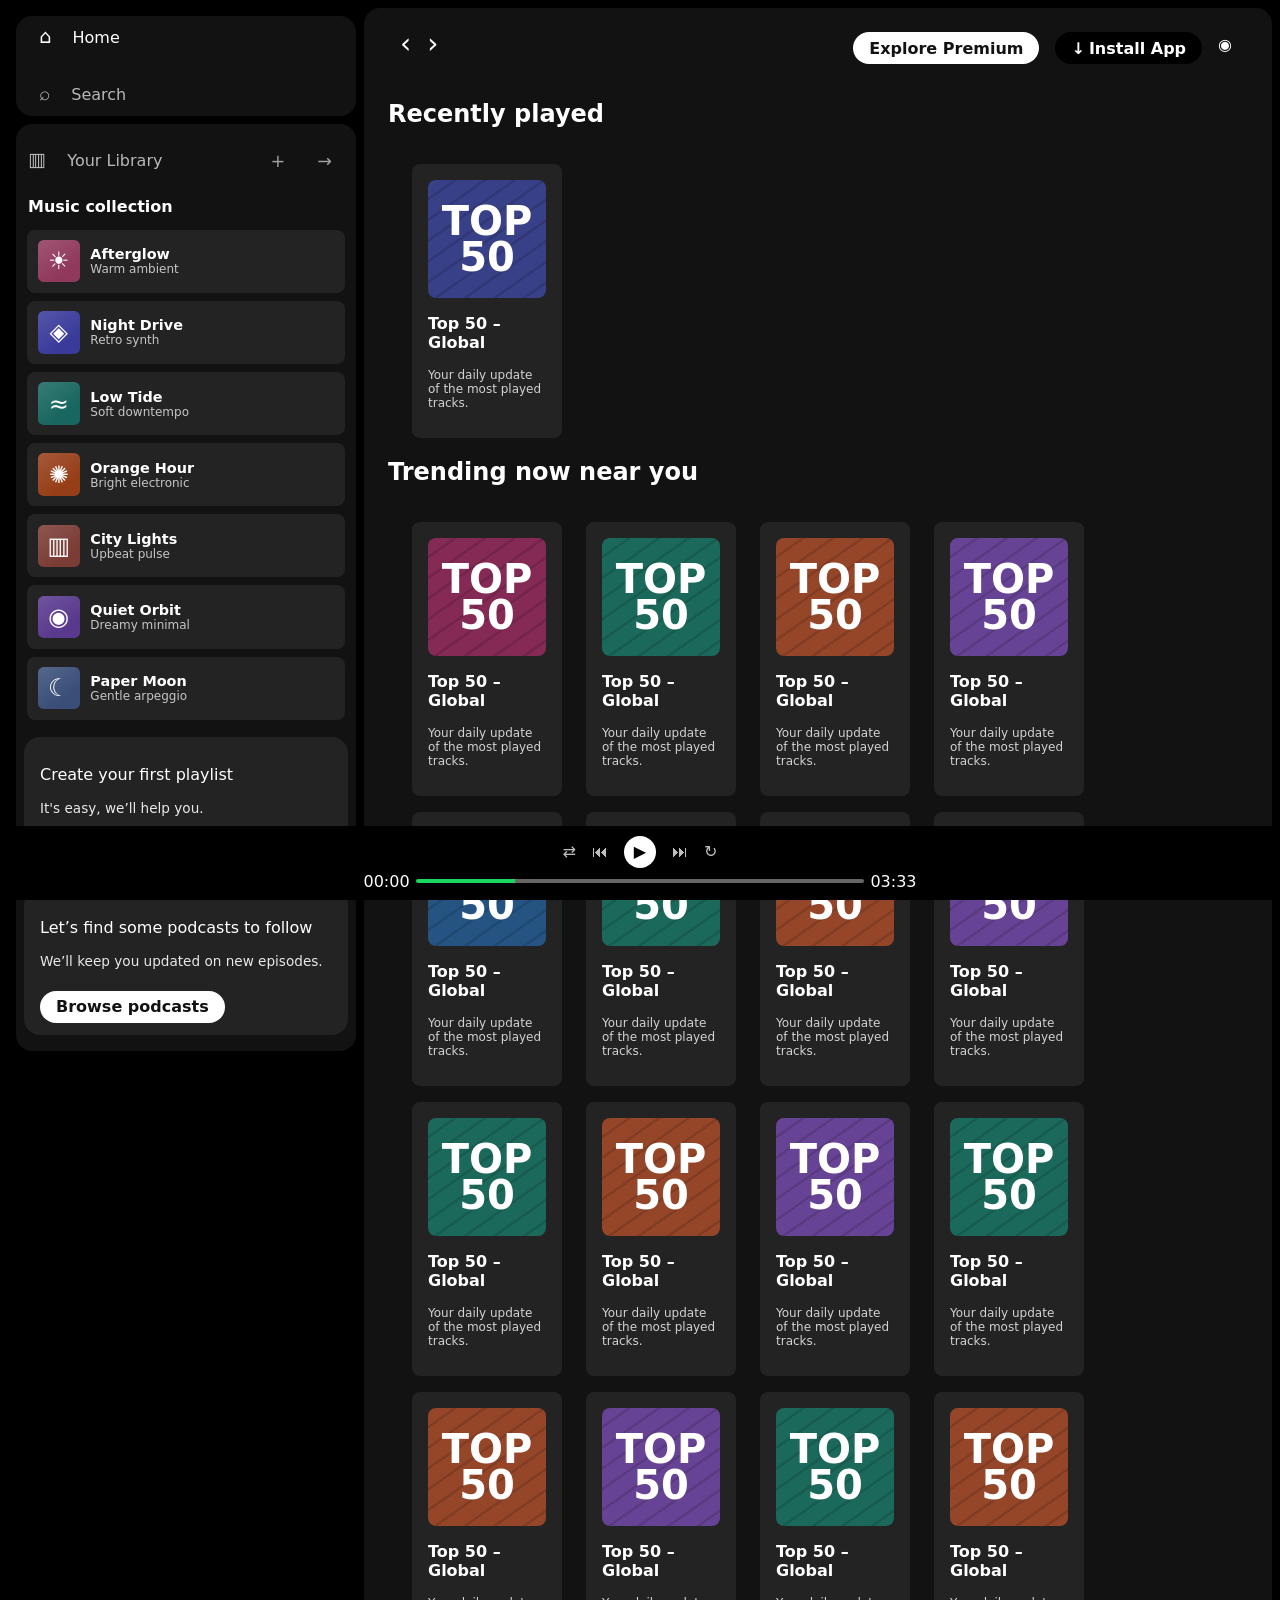
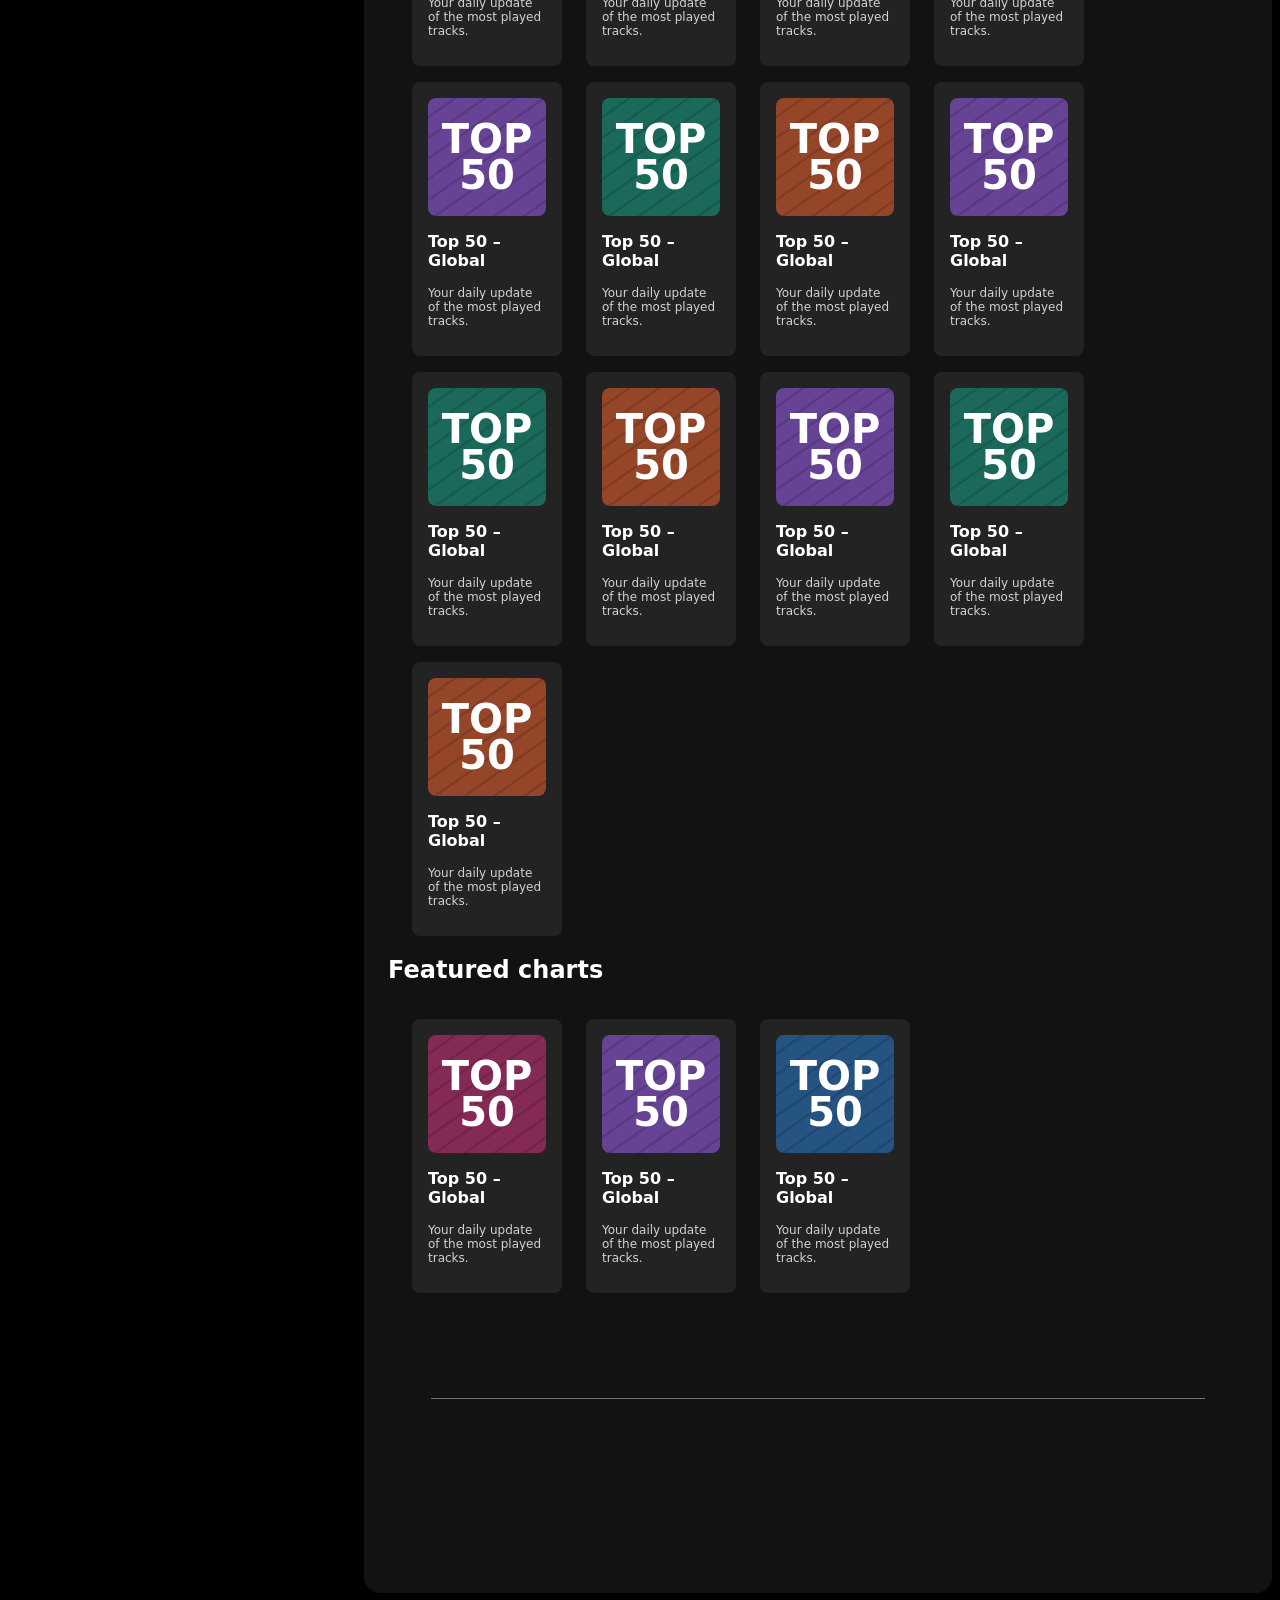
==== commit 5d291a21: "Keep Spotify clone as a static HTML and CSS mockup" ====
--- a/index.html
+++ b/index.html
@@ -17,7 +17,7 @@
 
             <div class="nav-option">
                 <span class="symbol" aria-hidden="true">⌕</span>
-                <a href="https://open.spotify.com/search">Search</a>
+                <a href="#trending">Search</a>
 
             </div>
 
@@ -29,8 +29,8 @@
             <a href="#library-music-title">Your Library</a>
             </div>
             <div class="icon">
-                <a class="symbol" href="https://open.spotify.com/collection/playlists" aria-label="Open Spotify playlists">+</a>
-                <a class="symbol" href="https://open.spotify.com/collection" aria-label="Open Spotify library">→</a>
+                <span class="symbol" aria-hidden="true">+</span>
+                <span class="symbol" aria-hidden="true">→</span>
             </div>
 
             </div>
@@ -45,9 +45,6 @@
                                 <p>Warm ambient</p>
                             </div>
                         </div>
-                        <audio controls preload="none" src="./audio/afterglow.wav" aria-label="Play Afterglow">
-                            <a href="./audio/afterglow.wav">Download Afterglow</a>
-                        </audio>
                     </li>
                     <li class="library-card">
                         <div class="library-track">
@@ -57,9 +54,6 @@
                                 <p>Retro synth</p>
                             </div>
                         </div>
-                        <audio controls preload="none" src="./audio/night-drive.wav" aria-label="Play Night Drive">
-                            <a href="./audio/night-drive.wav">Download Night Drive</a>
-                        </audio>
                     </li>
                     <li class="library-card">
                         <div class="library-track">
@@ -69,9 +63,6 @@
                                 <p>Soft downtempo</p>
                             </div>
                         </div>
-                        <audio controls preload="none" src="./audio/low-tide.wav" aria-label="Play Low Tide">
-                            <a href="./audio/low-tide.wav">Download Low Tide</a>
-                        </audio>
                     </li>
                     <li class="library-card">
                         <div class="library-track">
@@ -81,9 +72,6 @@
                                 <p>Bright electronic</p>
                             </div>
                         </div>
-                        <audio controls preload="none" src="./audio/orange-hour.wav" aria-label="Play Orange Hour">
-                            <a href="./audio/orange-hour.wav">Download Orange Hour</a>
-                        </audio>
                     </li>
                     <li class="library-card">
                         <div class="library-track">
@@ -93,9 +81,6 @@
                                 <p>Upbeat pulse</p>
                             </div>
                         </div>
-                        <audio controls preload="none" src="./audio/city-lights.wav" aria-label="Play City Lights">
-                            <a href="./audio/city-lights.wav">Download City Lights</a>
-                        </audio>
                     </li>
                     <li class="library-card">
                         <div class="library-track">
@@ -105,9 +90,6 @@
                                 <p>Dreamy minimal</p>
                             </div>
                         </div>
-                        <audio controls preload="none" src="./audio/quiet-orbit.wav" aria-label="Play Quiet Orbit">
-                            <a href="./audio/quiet-orbit.wav">Download Quiet Orbit</a>
-                        </audio>
                     </li>
                     <li class="library-card">
                         <div class="library-track">
@@ -117,9 +99,6 @@
                                 <p>Gentle arpeggio</p>
                             </div>
                         </div>
-                        <audio controls preload="none" src="./audio/paper-moon.wav" aria-label="Play Paper Moon">
-                            <a href="./audio/paper-moon.wav">Download Paper Moon</a>
-                        </audio>
                     </li>
                     <li class="library-card">
                         <div class="library-track">
@@ -129,9 +108,6 @@
                                 <p>Rainy ambient</p>
                             </div>
                         </div>
-                        <audio controls preload="none" src="./audio/monsoon-glass.wav" aria-label="Play Monsoon Glass">
-                            <a href="./audio/monsoon-glass.wav">Download Monsoon Glass</a>
-                        </audio>
                     </li>
                     <li class="library-card">
                         <div class="library-track">
@@ -141,9 +117,6 @@
                                 <p>Dance synth</p>
                             </div>
                         </div>
-                        <audio controls preload="none" src="./audio/neon-steps.wav" aria-label="Play Neon Steps">
-                            <a href="./audio/neon-steps.wav">Download Neon Steps</a>
-                        </audio>
                     </li>
                     <li class="library-card">
                         <div class="library-track">
@@ -153,9 +126,6 @@
                                 <p>Soft keys</p>
                             </div>
                         </div>
-                        <audio controls preload="none" src="./audio/sunday-window.wav" aria-label="Play Sunday Window">
-                            <a href="./audio/sunday-window.wav">Download Sunday Window</a>
-                        </audio>
                     </li>
                     <li class="library-card">
                         <div class="library-track">
@@ -165,9 +135,6 @@
                                 <p>Space synth</p>
                             </div>
                         </div>
-                        <audio controls preload="none" src="./audio/satellite-bloom.wav" aria-label="Play Satellite Bloom">
-                            <a href="./audio/satellite-bloom.wav">Download Satellite Bloom</a>
-                        </audio>
                     </li>
                     <li class="library-card">
                         <div class="library-track">
@@ -177,9 +144,6 @@
                                 <p>Bass pulse</p>
                             </div>
                         </div>
-                        <audio controls preload="none" src="./audio/midnight-rail.wav" aria-label="Play Midnight Rail">
-                            <a href="./audio/midnight-rail.wav">Download Midnight Rail</a>
-                        </audio>
                     </li>
                 </ul>
             </section>
@@ -187,14 +151,14 @@
                 <div class="box">
             <p class="box-p1">Create your first playlist</p>
             <p class="box-p2">It's easy, we’ll help you.</p>
-            <a class="badge" href="https://open.spotify.com/collection/playlists">Create playlist</a>
+            <span class="badge">Create playlist</span>
             </div>
             </div>
                  <div class="lib-box">
                 <div class="box">
             <p class="box-p1">Let’s find some podcasts to follow</p>
             <p class="box-p2">We’ll keep you updated on new episodes.</p>
-            <a class="badge" href="https://open.spotify.com/genre/podcasts-web">Browse podcasts</a>
+            <span class="badge">Browse podcasts</span>
             </div>
             </div>
         </div>
@@ -206,181 +170,190 @@
         <a class="symbol hide" href="#featured" aria-label="Go to featured charts">›</a>
         </div>
         <div class="sticky-nav-opstion">
-            <a class="badge nav-item hide" href="https://www.spotify.com/premium/">Explore Premium</a>
-        <a class="badge nav-item dark-badge" href="https://www.spotify.com/download/"><span class="symbol" aria-hidden="true">↓</span> Install App</a>
-        <a class="symbol nav-item" href="https://www.spotify.com/account/" aria-label="Spotify account">◉</a>
+            <span class="badge nav-item hide">Explore Premium</span>
+        <span class="badge nav-item dark-badge"><span class="symbol" aria-hidden="true">↓</span> Install App</span>
+        <span class="symbol nav-item" aria-hidden="true">◉</span>
         </div>
         </div>
 
          <h2>Recently played</h2>
               <div class="cards-container">
-                <a class="card" href="https://open.spotify.com/playlist/37i9dQZEVXbMDoHDwVN2tF">
+                <div class="card">
                     <div class="card-img cover-1" aria-hidden="true"><span>TOP<br>50</span></div>
                     <p class="card-title">Top 50 – Global</p>
                     <p class="card-info">Your daily update of the most played tracks.</p>
-                </a>
+                </div>
               </div>
 
 
                <h2 id="trending">Trending now near you</h2>
              <div class="cards-container">
-                <a class="card" href="https://open.spotify.com/playlist/37i9dQZEVXbMDoHDwVN2tF">
+                <div class="card">
                     <div class="card-img cover-2" aria-hidden="true"><span>TOP<br>50</span></div>
                     <p class="card-title">Top 50 – Global</p>
                     <p class="card-info">Your daily update of the most played tracks.</p>
-                </a>
-                <a class="card" href="https://open.spotify.com/playlist/37i9dQZEVXbMDoHDwVN2tF">
-                    <div class="card-img cover-3" aria-hidden="true"><span>TOP<br>50</span></div>
-                    <p class="card-title">Top 50 – Global</p>
-                    <p class="card-info">Your daily update of the most played tracks.</p>
-                </a>
-                <a class="card" href="https://open.spotify.com/playlist/37i9dQZEVXbMDoHDwVN2tF">
-                    <div class="card-img cover-4" aria-hidden="true"><span>TOP<br>50</span></div>
-                    <p class="card-title">Top 50 – Global</p>
-                    <p class="card-info">Your daily update of the most played tracks.</p>
-                </a>
-                <a class="card" href="https://open.spotify.com/playlist/37i9dQZEVXbMDoHDwVN2tF">
-                    <div class="card-img cover-5" aria-hidden="true"><span>TOP<br>50</span></div>
-                    <p class="card-title">Top 50 – Global</p>
-                    <p class="card-info">Your daily update of the most played tracks.</p>
-                </a>
-                <a class="card" href="https://open.spotify.com/playlist/37i9dQZEVXbMDoHDwVN2tF">
+                </div>
+                <div class="card">
+                    <div class="card-img cover-3" aria-hidden="true"><span>TOP<br>50</span></div>
+                    <p class="card-title">Top 50 – Global</p>
+                    <p class="card-info">Your daily update of the most played tracks.</p>
+                </div>
+                <div class="card">
+                    <div class="card-img cover-4" aria-hidden="true"><span>TOP<br>50</span></div>
+                    <p class="card-title">Top 50 – Global</p>
+                    <p class="card-info">Your daily update of the most played tracks.</p>
+                </div>
+                <div class="card">
+                    <div class="card-img cover-5" aria-hidden="true"><span>TOP<br>50</span></div>
+                    <p class="card-title">Top 50 – Global</p>
+                    <p class="card-info">Your daily update of the most played tracks.</p>
+                </div>
+                <div class="card">
                     <div class="card-img cover-6" aria-hidden="true"><span>TOP<br>50</span></div>
                     <p class="card-title">Top 50 – Global</p>
                     <p class="card-info">Your daily update of the most played tracks.</p>
-                </a>
-                 <a class="card" href="https://open.spotify.com/playlist/37i9dQZEVXbMDoHDwVN2tF">
-                    <div class="card-img cover-3" aria-hidden="true"><span>TOP<br>50</span></div>
-                    <p class="card-title">Top 50 – Global</p>
-                    <p class="card-info">Your daily update of the most played tracks.</p>
-                </a>
-                <a class="card" href="https://open.spotify.com/playlist/37i9dQZEVXbMDoHDwVN2tF">
-                    <div class="card-img cover-4" aria-hidden="true"><span>TOP<br>50</span></div>
-                    <p class="card-title">Top 50 – Global</p>
-                    <p class="card-info">Your daily update of the most played tracks.</p>
-                </a>
-                <a class="card" href="https://open.spotify.com/playlist/37i9dQZEVXbMDoHDwVN2tF">
-                    <div class="card-img cover-5" aria-hidden="true"><span>TOP<br>50</span></div>
-                    <p class="card-title">Top 50 – Global</p>
-                    <p class="card-info">Your daily update of the most played tracks.</p>
-                </a>
-                 <a class="card" href="https://open.spotify.com/playlist/37i9dQZEVXbMDoHDwVN2tF">
-                    <div class="card-img cover-3" aria-hidden="true"><span>TOP<br>50</span></div>
-                    <p class="card-title">Top 50 – Global</p>
-                    <p class="card-info">Your daily update of the most played tracks.</p>
-                </a>
-                <a class="card" href="https://open.spotify.com/playlist/37i9dQZEVXbMDoHDwVN2tF">
-                    <div class="card-img cover-4" aria-hidden="true"><span>TOP<br>50</span></div>
-                    <p class="card-title">Top 50 – Global</p>
-                    <p class="card-info">Your daily update of the most played tracks.</p>
-                </a>
-                <a class="card" href="https://open.spotify.com/playlist/37i9dQZEVXbMDoHDwVN2tF">
-                    <div class="card-img cover-5" aria-hidden="true"><span>TOP<br>50</span></div>
-                    <p class="card-title">Top 50 – Global</p>
-                    <p class="card-info">Your daily update of the most played tracks.</p>
-                </a>
-                 <a class="card" href="https://open.spotify.com/playlist/37i9dQZEVXbMDoHDwVN2tF">
-                    <div class="card-img cover-3" aria-hidden="true"><span>TOP<br>50</span></div>
-                    <p class="card-title">Top 50 – Global</p>
-                    <p class="card-info">Your daily update of the most played tracks.</p>
-                </a>
-                <a class="card" href="https://open.spotify.com/playlist/37i9dQZEVXbMDoHDwVN2tF">
-                    <div class="card-img cover-4" aria-hidden="true"><span>TOP<br>50</span></div>
-                    <p class="card-title">Top 50 – Global</p>
-                    <p class="card-info">Your daily update of the most played tracks.</p>
-                </a>
-                <a class="card" href="https://open.spotify.com/playlist/37i9dQZEVXbMDoHDwVN2tF">
-                    <div class="card-img cover-5" aria-hidden="true"><span>TOP<br>50</span></div>
-                    <p class="card-title">Top 50 – Global</p>
-                    <p class="card-info">Your daily update of the most played tracks.</p>
-                </a>
-                 <a class="card" href="https://open.spotify.com/playlist/37i9dQZEVXbMDoHDwVN2tF">
-                    <div class="card-img cover-3" aria-hidden="true"><span>TOP<br>50</span></div>
-                    <p class="card-title">Top 50 – Global</p>
-                    <p class="card-info">Your daily update of the most played tracks.</p>
-                </a>
-                <a class="card" href="https://open.spotify.com/playlist/37i9dQZEVXbMDoHDwVN2tF">
-                    <div class="card-img cover-4" aria-hidden="true"><span>TOP<br>50</span></div>
-                    <p class="card-title">Top 50 – Global</p>
-                    <p class="card-info">Your daily update of the most played tracks.</p>
-                </a>
-                <a class="card" href="https://open.spotify.com/playlist/37i9dQZEVXbMDoHDwVN2tF">
-                    <div class="card-img cover-5" aria-hidden="true"><span>TOP<br>50</span></div>
-                    <p class="card-title">Top 50 – Global</p>
-                    <p class="card-info">Your daily update of the most played tracks.</p>
-                </a>
-                 <a class="card" href="https://open.spotify.com/playlist/37i9dQZEVXbMDoHDwVN2tF">
-                    <div class="card-img cover-3" aria-hidden="true"><span>TOP<br>50</span></div>
-                    <p class="card-title">Top 50 – Global</p>
-                    <p class="card-info">Your daily update of the most played tracks.</p>
-                </a>
-                <a class="card" href="https://open.spotify.com/playlist/37i9dQZEVXbMDoHDwVN2tF">
-                    <div class="card-img cover-4" aria-hidden="true"><span>TOP<br>50</span></div>
-                    <p class="card-title">Top 50 – Global</p>
-                    <p class="card-info">Your daily update of the most played tracks.</p>
-                </a>
-                <a class="card" href="https://open.spotify.com/playlist/37i9dQZEVXbMDoHDwVN2tF">
-                    <div class="card-img cover-5" aria-hidden="true"><span>TOP<br>50</span></div>
-                    <p class="card-title">Top 50 – Global</p>
-                    <p class="card-info">Your daily update of the most played tracks.</p>
-                </a>
-                 <a class="card" href="https://open.spotify.com/playlist/37i9dQZEVXbMDoHDwVN2tF">
-                    <div class="card-img cover-3" aria-hidden="true"><span>TOP<br>50</span></div>
-                    <p class="card-title">Top 50 – Global</p>
-                    <p class="card-info">Your daily update of the most played tracks.</p>
-                </a>
-                <a class="card" href="https://open.spotify.com/playlist/37i9dQZEVXbMDoHDwVN2tF">
-                    <div class="card-img cover-4" aria-hidden="true"><span>TOP<br>50</span></div>
-                    <p class="card-title">Top 50 – Global</p>
-                    <p class="card-info">Your daily update of the most played tracks.</p>
-                </a>
-                <a class="card" href="https://open.spotify.com/playlist/37i9dQZEVXbMDoHDwVN2tF">
-                    <div class="card-img cover-5" aria-hidden="true"><span>TOP<br>50</span></div>
-                    <p class="card-title">Top 50 – Global</p>
-                    <p class="card-info">Your daily update of the most played tracks.</p>
-                </a>
-                 <a class="card" href="https://open.spotify.com/playlist/37i9dQZEVXbMDoHDwVN2tF">
-                    <div class="card-img cover-3" aria-hidden="true"><span>TOP<br>50</span></div>
-                    <p class="card-title">Top 50 – Global</p>
-                    <p class="card-info">Your daily update of the most played tracks.</p>
-                </a>
-                <a class="card" href="https://open.spotify.com/playlist/37i9dQZEVXbMDoHDwVN2tF">
-                    <div class="card-img cover-4" aria-hidden="true"><span>TOP<br>50</span></div>
-                    <p class="card-title">Top 50 – Global</p>
-                    <p class="card-info">Your daily update of the most played tracks.</p>
-                </a>
+                </div>
+                 <div class="card">
+                    <div class="card-img cover-3" aria-hidden="true"><span>TOP<br>50</span></div>
+                    <p class="card-title">Top 50 – Global</p>
+                    <p class="card-info">Your daily update of the most played tracks.</p>
+                </div>
+                <div class="card">
+                    <div class="card-img cover-4" aria-hidden="true"><span>TOP<br>50</span></div>
+                    <p class="card-title">Top 50 – Global</p>
+                    <p class="card-info">Your daily update of the most played tracks.</p>
+                </div>
+                <div class="card">
+                    <div class="card-img cover-5" aria-hidden="true"><span>TOP<br>50</span></div>
+                    <p class="card-title">Top 50 – Global</p>
+                    <p class="card-info">Your daily update of the most played tracks.</p>
+                </div>
+                 <div class="card">
+                    <div class="card-img cover-3" aria-hidden="true"><span>TOP<br>50</span></div>
+                    <p class="card-title">Top 50 – Global</p>
+                    <p class="card-info">Your daily update of the most played tracks.</p>
+                </div>
+                <div class="card">
+                    <div class="card-img cover-4" aria-hidden="true"><span>TOP<br>50</span></div>
+                    <p class="card-title">Top 50 – Global</p>
+                    <p class="card-info">Your daily update of the most played tracks.</p>
+                </div>
+                <div class="card">
+                    <div class="card-img cover-5" aria-hidden="true"><span>TOP<br>50</span></div>
+                    <p class="card-title">Top 50 – Global</p>
+                    <p class="card-info">Your daily update of the most played tracks.</p>
+                </div>
+                 <div class="card">
+                    <div class="card-img cover-3" aria-hidden="true"><span>TOP<br>50</span></div>
+                    <p class="card-title">Top 50 – Global</p>
+                    <p class="card-info">Your daily update of the most played tracks.</p>
+                </div>
+                <div class="card">
+                    <div class="card-img cover-4" aria-hidden="true"><span>TOP<br>50</span></div>
+                    <p class="card-title">Top 50 – Global</p>
+                    <p class="card-info">Your daily update of the most played tracks.</p>
+                </div>
+                <div class="card">
+                    <div class="card-img cover-5" aria-hidden="true"><span>TOP<br>50</span></div>
+                    <p class="card-title">Top 50 – Global</p>
+                    <p class="card-info">Your daily update of the most played tracks.</p>
+                </div>
+                 <div class="card">
+                    <div class="card-img cover-3" aria-hidden="true"><span>TOP<br>50</span></div>
+                    <p class="card-title">Top 50 – Global</p>
+                    <p class="card-info">Your daily update of the most played tracks.</p>
+                </div>
+                <div class="card">
+                    <div class="card-img cover-4" aria-hidden="true"><span>TOP<br>50</span></div>
+                    <p class="card-title">Top 50 – Global</p>
+                    <p class="card-info">Your daily update of the most played tracks.</p>
+                </div>
+                <div class="card">
+                    <div class="card-img cover-5" aria-hidden="true"><span>TOP<br>50</span></div>
+                    <p class="card-title">Top 50 – Global</p>
+                    <p class="card-info">Your daily update of the most played tracks.</p>
+                </div>
+                 <div class="card">
+                    <div class="card-img cover-3" aria-hidden="true"><span>TOP<br>50</span></div>
+                    <p class="card-title">Top 50 – Global</p>
+                    <p class="card-info">Your daily update of the most played tracks.</p>
+                </div>
+                <div class="card">
+                    <div class="card-img cover-4" aria-hidden="true"><span>TOP<br>50</span></div>
+                    <p class="card-title">Top 50 – Global</p>
+                    <p class="card-info">Your daily update of the most played tracks.</p>
+                </div>
+                <div class="card">
+                    <div class="card-img cover-5" aria-hidden="true"><span>TOP<br>50</span></div>
+                    <p class="card-title">Top 50 – Global</p>
+                    <p class="card-info">Your daily update of the most played tracks.</p>
+                </div>
+                 <div class="card">
+                    <div class="card-img cover-3" aria-hidden="true"><span>TOP<br>50</span></div>
+                    <p class="card-title">Top 50 – Global</p>
+                    <p class="card-info">Your daily update of the most played tracks.</p>
+                </div>
+                <div class="card">
+                    <div class="card-img cover-4" aria-hidden="true"><span>TOP<br>50</span></div>
+                    <p class="card-title">Top 50 – Global</p>
+                    <p class="card-info">Your daily update of the most played tracks.</p>
+                </div>
+                <div class="card">
+                    <div class="card-img cover-5" aria-hidden="true"><span>TOP<br>50</span></div>
+                    <p class="card-title">Top 50 – Global</p>
+                    <p class="card-info">Your daily update of the most played tracks.</p>
+                </div>
+                 <div class="card">
+                    <div class="card-img cover-3" aria-hidden="true"><span>TOP<br>50</span></div>
+                    <p class="card-title">Top 50 – Global</p>
+                    <p class="card-info">Your daily update of the most played tracks.</p>
+                </div>
+                <div class="card">
+                    <div class="card-img cover-4" aria-hidden="true"><span>TOP<br>50</span></div>
+                    <p class="card-title">Top 50 – Global</p>
+                    <p class="card-info">Your daily update of the most played tracks.</p>
+                </div>
 
 
 
              </div>
               <h2 id="featured">Featured charts</h2>
               <div class="cards-container">
-                <a class="card" href="https://open.spotify.com/playlist/37i9dQZEVXbMDoHDwVN2tF">
+                <div class="card">
                     <div class="card-img cover-2" aria-hidden="true"><span>TOP<br>50</span></div>
                     <p class="card-title">Top 50 – Global</p>
                     <p class="card-info">Your daily update of the most played tracks.</p>
-                </a>
-                <a class="card" href="https://open.spotify.com/playlist/37i9dQZEVXbMDoHDwVN2tF">
-                    <div class="card-img cover-5" aria-hidden="true"><span>TOP<br>50</span></div>
-                    <p class="card-title">Top 50 – Global</p>
-                    <p class="card-info">Your daily update of the most played tracks.</p>
-              </a>
-              <a class="card" href="https://open.spotify.com/playlist/37i9dQZEVXbMDoHDwVN2tF">
+                </div>
+                <div class="card">
+                    <div class="card-img cover-5" aria-hidden="true"><span>TOP<br>50</span></div>
+                    <p class="card-title">Top 50 – Global</p>
+                    <p class="card-info">Your daily update of the most played tracks.</p>
+              </div>
+              <div class="card">
                     <div class="card-img cover-6" aria-hidden="true"><span>TOP<br>50</span></div>
                     <p class="card-title">Top 50 – Global</p>
                     <p class="card-info">Your daily update of the most played tracks.</p>
-              </a>
+              </div>
               </div>
               <div class="fotter">
                 <div class="line"></div>
               </div>
     </main>
-    <footer class="music-player" aria-label="Demo music player">
-        <div class="album">Afterglow <small>Instrumental demo</small></div>
+    <footer class="music-player" aria-label="Player layout preview">
+        <div class="album"></div>
         <div class="player">
-            <audio controls preload="metadata" src="./audio/afterglow.wav" aria-label="Play Afterglow">
-                <a href="./audio/afterglow.wav">Download Afterglow</a>
-            </audio>
+            <div class="player-control">
+                <span class="player-control-icon" aria-hidden="true">⇄</span>
+                <span class="player-control-icon" aria-hidden="true">⏮</span>
+                <span class="player-control-icon play-icon" aria-hidden="true">▶</span>
+                <span class="player-control-icon" aria-hidden="true">⏭</span>
+                <span class="player-control-icon" aria-hidden="true">↻</span>
+            </div>
+            <div class="playback-bar">
+            <span class="curr-time">00:00 </span>
+            <span class="preview-progress" aria-hidden="true"></span>
+             <span class="tot-time">03:33 </span>
+            </div>
         </div>
         <div class="control"></div>
     </footer>
--- a/spotify.css
+++ b/spotify.css
@@ -243,32 +243,42 @@
     .fotter { height: 100px; }
 }
 
-a.badge {
+span.badge {
     display: inline-flex;
     align-items: center;
     gap: .25rem;
     color: #121212;
 }
-a.dark-badge { color: white; }
+span.dark-badge { color: white; }
 @media (max-width: 1000px) {
     .badge.hide { display: none; }
 }
-a.card {
-    display: block;
-    transition: background-color .15s ease;
-}
-a.card:hover, a.card:focus-visible { background-color: #323232; }
 a:focus-visible { outline: 2px solid #1bd760; outline-offset: 3px; }
-.icon a { padding: .5rem; }
-.music-player .album { padding-inline: 1rem; font-weight: 600; }
-.music-player small { display: block; font-weight: 400; color: #b3b3b3; }
-.player audio { display: block; width: min(100%, 420px); height: 44px; margin-inline: auto; }
 html { scroll-padding-top: 5rem; }
 
-@media (max-width: 760px) {
-    .music-player { flex-wrap: wrap; justify-content: center; gap: .2rem; padding-block: .2rem; }
-    .music-player .album { display: block; width: auto; font-size: .75rem; }
-    .music-player small { display: inline; margin-inline-start: .35rem; }
+.player-control, .playback-bar {
+    display: flex;
+    align-items: center;
+    justify-content: center;
+}
+.player-control { gap: 1rem; }
+.player-control-icon { line-height: 1; opacity: .75; }
+.play-icon {
+    display: grid;
+    place-items: center;
+    width: 2rem;
+    height: 2rem;
+    border-radius: 50%;
+    color: black;
+    background: white;
+    opacity: 1;
+}
+.playback-bar { gap: .4rem; padding-top: .25rem; }
+.preview-progress {
+    width: 70%;
+    height: .2rem;
+    border-radius: 1rem;
+    background: linear-gradient(to right, #1bd760 0 22%, #666 22%);
 }
 
 .library-music {
@@ -295,12 +305,10 @@
     border-radius: .5rem;
     background: #232323;
 }
-.library-card:focus-within { background: #303030; }
 .library-track {
     display: flex;
     align-items: center;
     gap: .65rem;
-    margin-bottom: .55rem;
 }
 .library-cover {
     display: grid;
@@ -314,7 +322,6 @@
 .library-track h3, .library-track p { margin: 0; }
 .library-track h3 { font-size: .9rem; }
 .library-track p { color: #c6c6c6; font-size: .75rem; }
-.library-card audio { display: block; width: 100%; height: 32px; }
 
 @media (min-width: 500px) and (max-width: 760px) {
     .library-cards { grid-template-columns: repeat(2, minmax(0, 1fr)); }
